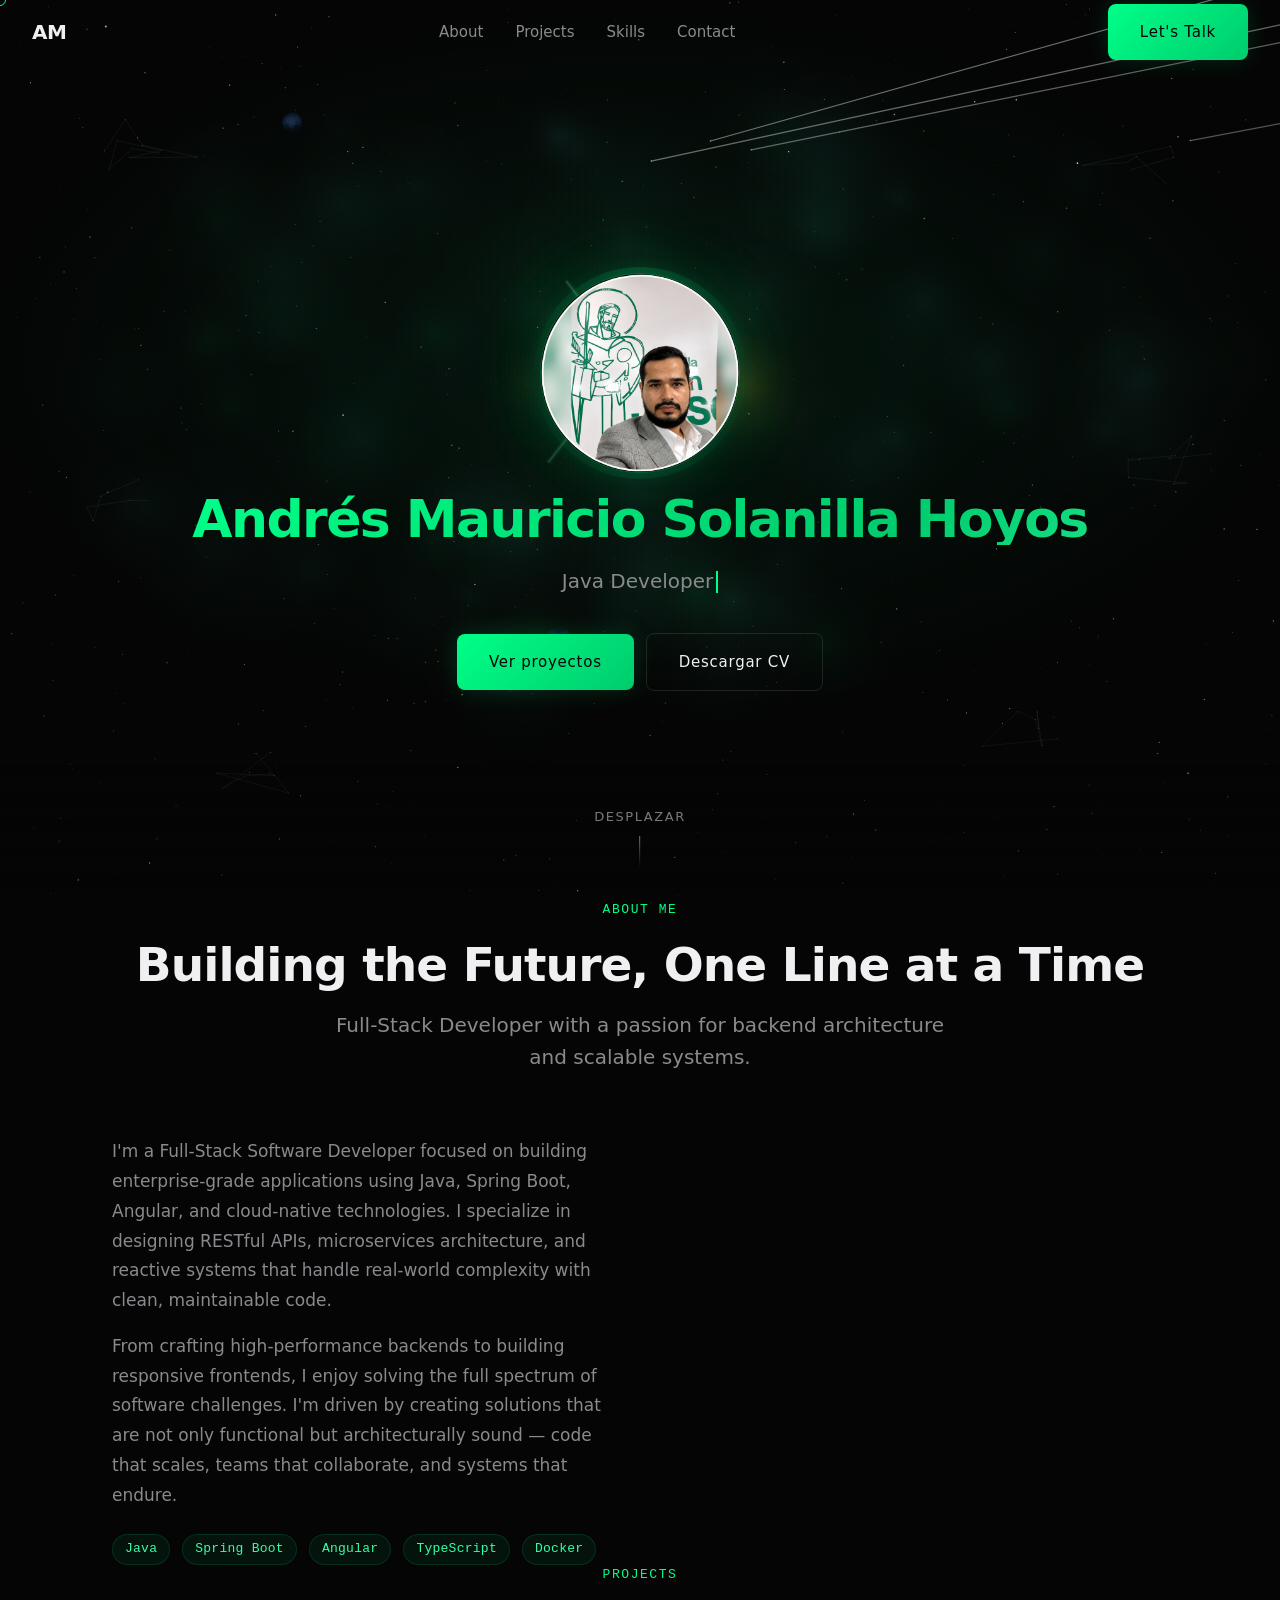
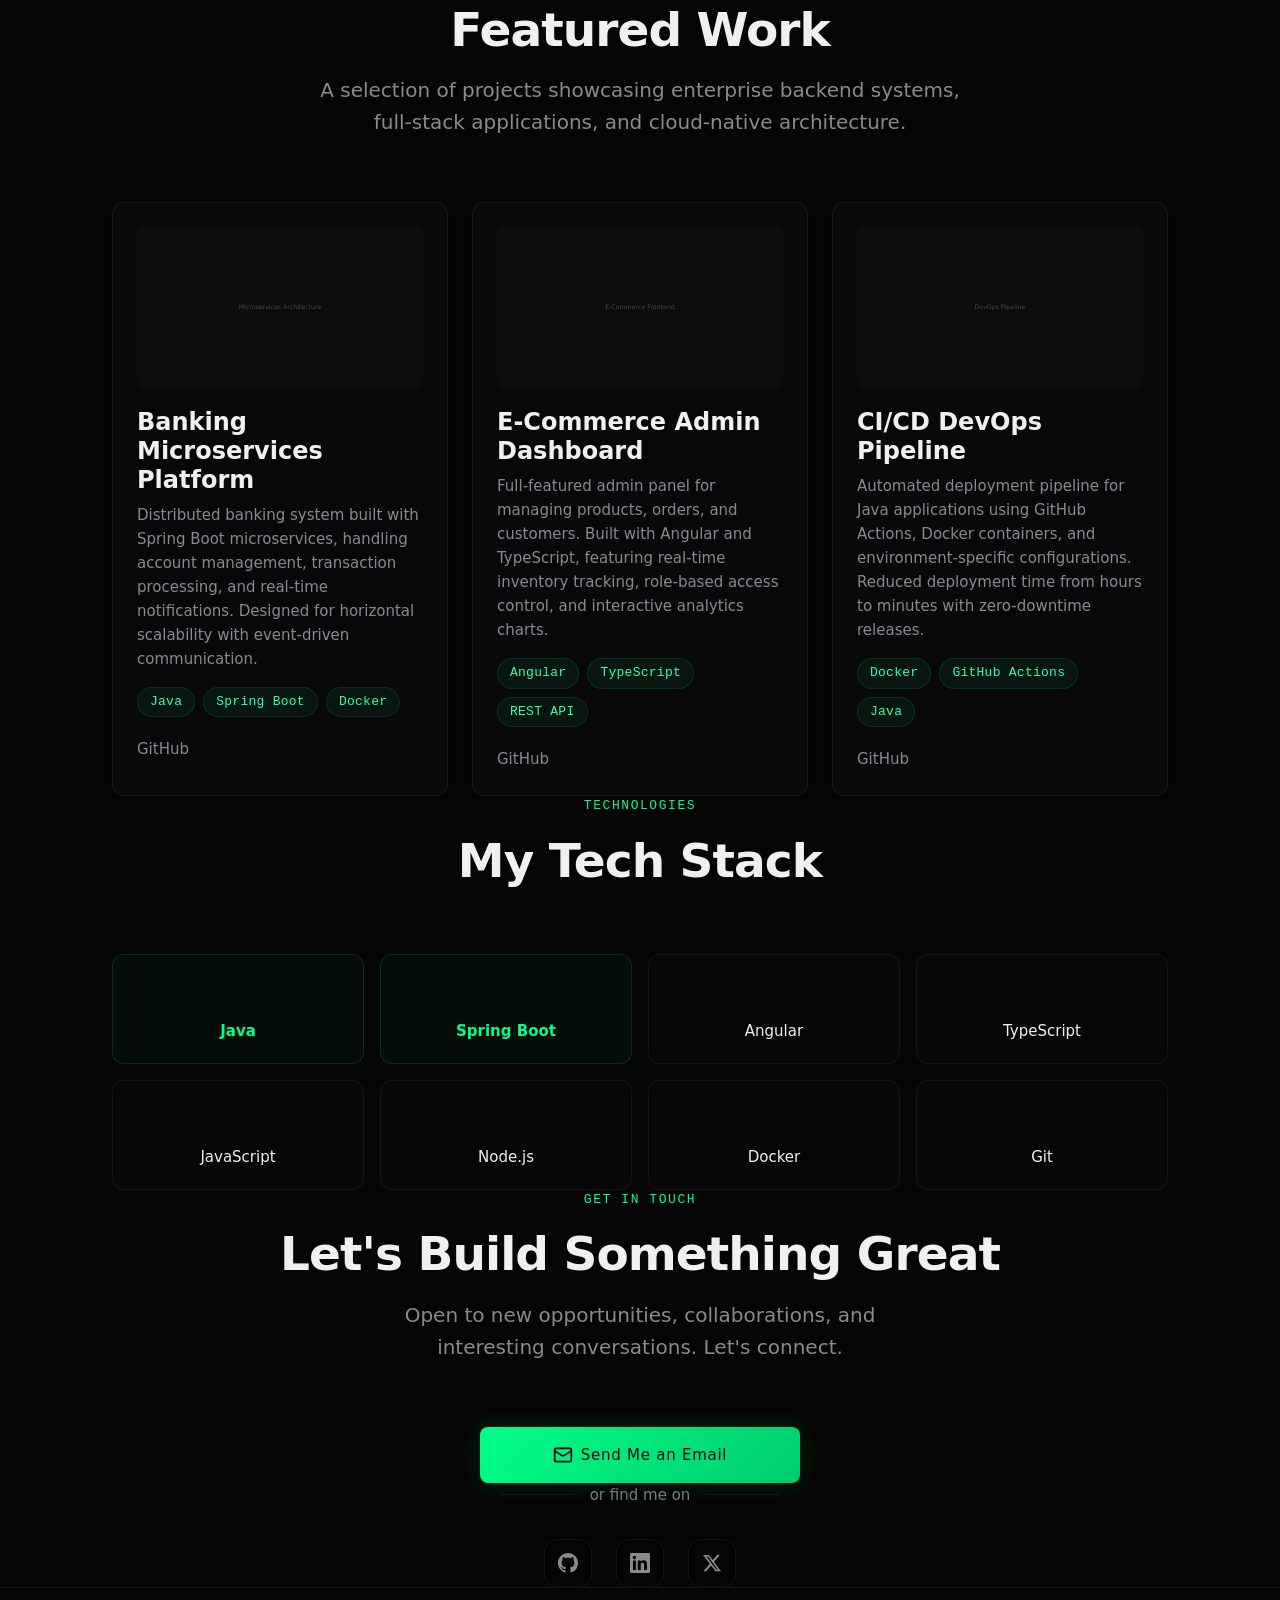
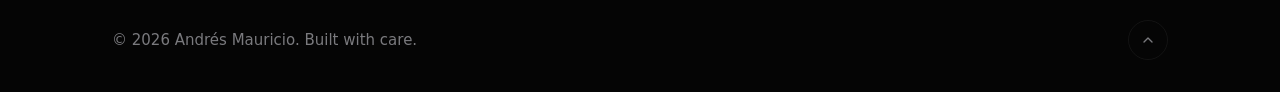
==== index.html @ 12cb938f "chore: checkpoint current portfolio" ====
<!DOCTYPE html>
<html lang="en">
<head>
  <meta charset="UTF-8">
  <meta name="viewport" content="width=device-width, initial-scale=1.0">
  <title>Andrés Mauricio — Software Engineer | Java, Spring Boot, Angular</title>
  <meta name="description" content="Full-Stack Software Developer specializing in Java, Spring Boot, Angular, and cloud-native architecture. Building enterprise-grade applications with clean code and scalable design.">
  <meta name="author" content="Andrés Mauricio">
  <link rel="canonical" href="https://andres.dev/">

  <!-- Open Graph -->
  <meta property="og:type" content="website">
  <meta property="og:title" content="Andrés Mauricio — Software Engineer">
  <meta property="og:description" content="Full-Stack Software Developer specializing in Java, Spring Boot, Angular, and cloud-native architecture. Building enterprise-grade applications with clean code and scalable design.">
  <meta property="og:image" content="https://andres.dev/assets/images/og-image.svg">
  <meta property="og:image:width" content="1200">
  <meta property="og:image:height" content="630">
  <meta property="og:image:type" content="image/svg+xml">
  <meta property="og:url" content="https://andres.dev/">
  <meta property="og:site_name" content="Andrés Mauricio">
  <meta property="og:locale" content="en_US">

  <!-- Twitter Card -->
  <meta name="twitter:card" content="summary_large_image">
  <meta name="twitter:site" content="@andressolanilla">
  <meta name="twitter:creator" content="@andressolanilla">
  <meta name="twitter:title" content="Andrés Mauricio — Software Engineer">
  <meta name="twitter:description" content="Full-Stack Software Developer specializing in Java, Spring Boot, Angular, and cloud-native architecture. Building enterprise-grade applications with clean code and scalable design.">
  <meta name="twitter:image" content="https://andres.dev/assets/images/og-image.svg">

  <!-- Favicon -->
  <link rel="icon" type="image/svg+xml" href="favicon.svg">
  <link rel="icon" type="image/png" sizes="32x32" href="assets/images/favicon/favicon-32x32.png">
  <link rel="icon" type="image/png" sizes="16x16" href="assets/images/favicon/favicon-16x16.png">
  <link rel="apple-touch-icon" sizes="180x180" href="assets/images/favicon/apple-touch-icon.png">

  <!-- Theme Color -->
  <meta name="theme-color" content="#050505">
  <meta name="robots" content="index, follow">
  <meta name="color-scheme" content="dark">

  <!-- Preload critical CSS -->
  <link rel="preload" href="css/main.css" as="style">

  <!-- Styles -->
  <link rel="stylesheet" href="css/main.css">

  <!-- Noscript fallback -->
  <noscript><style>.reveal{opacity:1!important;transform:none!important}</style></noscript>

  <!-- Structured Data -->
  <script type="application/ld+json">
  {
    "@context": "https://schema.org",
    "@type": "Person",
    "name": "Andrés Mauricio Solanilla Hoyos",
    "url": "https://andres.dev",
    "jobTitle": "Software Engineer",
    "description": "Full-Stack Software Developer specializing in Java, Spring Boot, Angular, and cloud-native architecture.",
    "knowsAbout": [
      "Java", "Spring Boot", "Angular", "JavaScript", "TypeScript",
      "React", "Node.js", "Docker", "Git", "REST APIs",
      "Microservices", "Cloud Architecture", "SQL", "NoSQL"
    ],
    "sameAs": [
      "https://github.com/andressolanilla07",
      "https://linkedin.com/in/andressolanilla",
      "https://x.com/andressolanilla"
    ]
  }
  </script>
</head>
<body>

  <!-- Scroll Progress -->
  <div class="scroll-progress" aria-hidden="true"></div>

  <!-- Universe fade overlay — smooth transition from canvas to page background -->
  <div class="universe-fade" aria-hidden="true"></div>

  <!-- Skip Link -->
  <a href="#main" class="skip-link">Skip to content</a>

  <!-- Navbar -->
  <header class="navbar">
    <div class="navbar__inner">
      <a href="#" class="navbar__logo" aria-label="Andrés Mauricio - Home">AM</a>

      <nav class="navbar__links" aria-label="Main navigation">
        <a href="#about" class="navbar__link">About</a>
        <a href="#projects" class="navbar__link">Projects</a>
        <a href="#skills" class="navbar__link">Skills</a>
        <a href="#contact" class="navbar__link">Contact</a>
      </nav>

      <a href="#contact" class="btn btn--primary navbar__cta">Let's Talk</a>

      <button class="hamburger" aria-label="Toggle menu" aria-expanded="false">
        <span class="hamburger__line"></span>
        <span class="hamburger__line"></span>
        <span class="hamburger__line"></span>
      </button>
    </div>
  </header>

  <!-- Mobile Menu -->
  <div class="mobile-menu" role="dialog" aria-modal="true" aria-label="Mobile navigation">
    <button class="mobile-menu__close" aria-label="Close navigation menu">&times;</button>
    <a href="#about" class="mobile-menu__link">About</a>
    <a href="#projects" class="mobile-menu__link">Projects</a>
    <a href="#skills" class="mobile-menu__link">Skills</a>
    <a href="#contact" class="mobile-menu__link">Contact</a>
  </div>

  <!-- Main Content -->
  <main id="main">

    <!-- Hero Section -->
    <section class="hero" id="hero" aria-label="Introduction">
      <div class="hero__nebula" aria-hidden="true"></div>
      <div class="hero__gradient" aria-hidden="true"></div>

      <div class="hero__content">
        <div class="hero__avatar-wrapper">
          <div class="hero__rays" aria-hidden="true"></div>
          <div class="hero__corona" aria-hidden="true"></div>
          <div class="hero__avatar">
            <img class="hero__avatar-img" src="assets/images/profile.png" alt="Andrés Mauricio Solanilla — Software Developer" width="162" height="162" fetchpriority="high">
          </div>
        </div>

        <h1 class="hero__name text-gradient">Andrés Mauricio Solanilla Hoyos</h1>

        <p class="hero__role">
          <span class="hero__role-cursor" aria-hidden="true"></span>
        </p>

        <div class="hero__cta">
          <a href="#projects" class="btn btn--primary">Ver proyectos</a>
          <a href="#contact" class="btn btn--secondary">Descargar CV</a>
        </div>
      </div>

      <div class="hero__scroll hero__scroll--visible" aria-hidden="true">
        <span>DESPLAZAR</span>
        <div class="hero__scroll-line"></div>
      </div>
    </section>

    <!-- About Section -->
    <section class="section" id="about" aria-labelledby="about-title">
      <div class="container">
        <header class="section__header reveal">
          <span class="section__label">About Me</span>
          <h2 class="section__title" id="about-title">Building the Future, One Line at a Time</h2>
          <p class="section__description">
            Full-Stack Developer with a passion for backend architecture and scalable systems.
          </p>
        </header>

        <div class="about__grid">
          <div class="about__text reveal">
            <p>
              I'm a Full-Stack Software Developer focused on building enterprise-grade
              applications using Java, Spring Boot, Angular, and cloud-native technologies.
              I specialize in designing RESTful APIs, microservices architecture, and
              reactive systems that handle real-world complexity with clean, maintainable code.
            </p>

            <p>
              From crafting high-performance backends to building responsive frontends,
              I enjoy solving the full spectrum of software challenges. I'm driven by
              creating solutions that are not only functional but architecturally sound —
              code that scales, teams that collaborate, and systems that endure.
            </p>
            <div class="about__tech" role="list">
              <span class="badge" role="listitem">Java</span>
              <span class="badge" role="listitem">Spring Boot</span>
              <span class="badge" role="listitem">Angular</span>
              <span class="badge" role="listitem">TypeScript</span>
              <span class="badge" role="listitem">Docker</span>
            </div>
          </div>
        </div>
      </div>
    </section>

    <!-- Projects Section -->
    <section class="section" id="projects" aria-labelledby="projects-title">
      <div class="container">
        <header class="section__header reveal">
          <span class="section__label">Projects</span>
          <h2 class="section__title" id="projects-title">Featured Work</h2>
          <p class="section__description">
            A selection of projects showcasing enterprise backend systems, full-stack applications, and cloud-native architecture.
          </p>
        </header>

        <div class="projects__grid">
          <!-- Project Card 1 -->
          <article class="card project-card reveal reveal-delay-1">
            <img class="project-card__image" src="data:image/svg+xml,%3Csvg xmlns='http://www.w3.org/2000/svg' width='640' height='360'%3E%3Crect fill='%230C0C0E' width='640' height='360'/%3E%3Ctext fill='%234A4A4E' font-family='system-ui' font-size='14' x='50%25' y='50%25' dominant-baseline='middle' text-anchor='middle'%3EMicroservices Architecture%3C/text%3E%3C/svg%3E" alt="Banking Microservices Platform — Spring Boot microservices architecture diagram" width="640" height="360" loading="lazy">
            <h3 class="project-card__title">Banking Microservices Platform</h3>
            <p class="project-card__description">
              Distributed banking system built with Spring Boot microservices, handling account management, transaction processing, and real-time notifications. Designed for horizontal scalability with event-driven communication.
            </p>
            <div class="project-card__tags">
              <span class="badge">Java</span>
              <span class="badge">Spring Boot</span>
              <span class="badge">Docker</span>
            </div>
            <div class="project-card__links">
              <a href="https://github.com/andressolanilla07" class="project-card__link" target="_blank" rel="noopener noreferrer" aria-label="View Banking Microservices Platform on GitHub">GitHub</a>
            </div>
          </article>

          <!-- Project Card 2 -->
          <article class="card project-card reveal reveal-delay-2">
            <img class="project-card__image" src="data:image/svg+xml,%3Csvg xmlns='http://www.w3.org/2000/svg' width='640' height='360'%3E%3Crect fill='%230C0C0E' width='640' height='360'/%3E%3Ctext fill='%234A4A4E' font-family='system-ui' font-size='14' x='50%25' y='50%25' dominant-baseline='middle' text-anchor='middle'%3EE-Commerce Frontend%3C/text%3E%3C/svg%3E" alt="E-Commerce Dashboard — Angular admin panel with product management" width="640" height="360" loading="lazy">
            <h3 class="project-card__title">E-Commerce Admin Dashboard</h3>
            <p class="project-card__description">
              Full-featured admin panel for managing products, orders, and customers. Built with Angular and TypeScript, featuring real-time inventory tracking, role-based access control, and interactive analytics charts.
            </p>
            <div class="project-card__tags">
              <span class="badge">Angular</span>
              <span class="badge">TypeScript</span>
              <span class="badge">REST API</span>
            </div>
            <div class="project-card__links">
              <a href="https://github.com/andressolanilla07" class="project-card__link" target="_blank" rel="noopener noreferrer" aria-label="View E-Commerce Dashboard on GitHub">GitHub</a>
            </div>
          </article>

          <!-- Project Card 3 -->
          <article class="card project-card reveal reveal-delay-3">
            <img class="project-card__image" src="data:image/svg+xml,%3Csvg xmlns='http://www.w3.org/2000/svg' width='640' height='360'%3E%3Crect fill='%230C0C0E' width='640' height='360'/%3E%3Ctext fill='%234A4A4E' font-family='system-ui' font-size='14' x='50%25' y='50%25' dominant-baseline='middle' text-anchor='middle'%3EDevOps Pipeline%3C/text%3E%3C/svg%3E" alt="CI/CD DevOps Pipeline — automated deployment workflow visualization" width="640" height="360" loading="lazy">
            <h3 class="project-card__title">CI/CD DevOps Pipeline</h3>
            <p class="project-card__description">
              Automated deployment pipeline for Java applications using GitHub Actions, Docker containers, and environment-specific configurations. Reduced deployment time from hours to minutes with zero-downtime releases.
            </p>
            <div class="project-card__tags">
              <span class="badge">Docker</span>
              <span class="badge">GitHub Actions</span>
              <span class="badge">Java</span>
            </div>
            <div class="project-card__links">
              <a href="https://github.com/andressolanilla07" class="project-card__link" target="_blank" rel="noopener noreferrer" aria-label="View CI/CD DevOps Pipeline on GitHub">GitHub</a>
            </div>
          </article>
        </div>
      </div>
    </section>

    <!-- Skills Section -->
    <section class="section" id="skills" aria-labelledby="skills-title">
      <div class="container">
        <header class="section__header reveal">
          <span class="section__label">Technologies</span>
          <h2 class="section__title" id="skills-title">My Tech Stack</h2>
        </header>

        <div class="skills__grid" role="list">
          <div class="skill-item skill-item--featured reveal reveal-delay-1" role="listitem">
            <div class="skill-item__icon" aria-hidden="true"></div>
            <span class="skill-item__name">Java</span>
          </div>
          <div class="skill-item skill-item--featured reveal reveal-delay-1" role="listitem">
            <div class="skill-item__icon" aria-hidden="true"></div>
            <span class="skill-item__name">Spring Boot</span>
          </div>
          <div class="skill-item reveal reveal-delay-2" role="listitem">
            <div class="skill-item__icon" aria-hidden="true"></div>
            <span class="skill-item__name">Angular</span>
          </div>
          <div class="skill-item reveal reveal-delay-2" role="listitem">
            <div class="skill-item__icon" aria-hidden="true"></div>
            <span class="skill-item__name">TypeScript</span>
          </div>
          <div class="skill-item reveal reveal-delay-3" role="listitem">
            <div class="skill-item__icon" aria-hidden="true"></div>
            <span class="skill-item__name">JavaScript</span>
          </div>
          <div class="skill-item reveal reveal-delay-3" role="listitem">
            <div class="skill-item__icon" aria-hidden="true"></div>
            <span class="skill-item__name">Node.js</span>
          </div>
          <div class="skill-item reveal reveal-delay-4" role="listitem">
            <div class="skill-item__icon" aria-hidden="true"></div>
            <span class="skill-item__name">Docker</span>
          </div>
          <div class="skill-item reveal reveal-delay-4" role="listitem">
            <div class="skill-item__icon" aria-hidden="true"></div>
            <span class="skill-item__name">Git</span>
          </div>
        </div>
      </div>
    </section>

    <!-- Contact Section -->
    <section class="section contact" id="contact" aria-labelledby="contact-title">
      <div class="container">
        <header class="section__header reveal">
          <span class="section__label">Get in Touch</span>
          <h2 class="contact__title" id="contact-title">Let's Build Something Great</h2>
          <p class="contact__description">
            Open to new opportunities, collaborations, and interesting conversations. Let's connect.
          </p>
        </header>

        <div class="reveal">
          <a href="mailto:hello@andres.dev" class="btn btn--primary btn--full">
            <svg width="20" height="20" viewBox="0 0 24 24" fill="none" stroke="currentColor" stroke-width="2" stroke-linecap="round" stroke-linejoin="round" aria-hidden="true">
              <rect x="2" y="4" width="20" height="16" rx="2"/>
              <path d="m22 7-8.97 5.7a1.94 1.94 0 0 1-2.06 0L2 7"/>
            </svg>
            Send Me an Email
          </a>
        </div>

        <div class="divider reveal" aria-hidden="true">
          <div class="divider__line"></div>
          <span class="divider__text">or find me on</span>
          <div class="divider__line"></div>
        </div>

        <div class="contact__social reveal">
          <a href="https://github.com/andressolanilla07" class="contact__social-link" target="_blank" rel="noopener noreferrer" aria-label="GitHub Profile">
            <svg viewBox="0 0 24 24" fill="currentColor" aria-hidden="true">
              <path d="M12 0C5.37 0 0 5.37 0 12c0 5.31 3.435 9.795 8.205 11.385.6.105.825-.255.825-.57 0-.285-.015-1.23-.015-2.235-3.015.555-3.795-.735-4.035-1.41-.135-.345-.72-1.41-1.23-1.695-.42-.225-1.02-.78-.015-.795.945-.015 1.62.87 1.845 1.23 1.08 1.815 2.805 1.305 3.495.99.105-.78.42-1.305.765-1.605-2.67-.3-5.46-1.335-5.46-5.925 0-1.305.465-2.385 1.23-3.225-.12-.3-.54-1.53.12-3.18 0 0 1.005-.315 3.3 1.23.96-.27 1.98-.405 3-.405s2.04.135 3 .405c2.295-1.56 3.3-1.23 3.3-1.23.66 1.65.24 2.88.12 3.18.765.84 1.23 1.905 1.23 3.225 0 4.605-2.805 5.625-5.475 5.925.435.375.81 1.095.81 2.22 0 1.605-.015 2.895-.015 3.3 0 .315.225.69.825.57A12.02 12.02 0 0 0 24 12c0-6.63-5.37-12-12-12z"/>
            </svg>
          </a>
          <a href="https://linkedin.com/in/andressolanilla" class="contact__social-link" target="_blank" rel="noopener noreferrer" aria-label="LinkedIn Profile">
            <svg viewBox="0 0 24 24" fill="currentColor" aria-hidden="true">
              <path d="M20.447 20.452h-3.554v-5.569c0-1.328-.027-3.037-1.852-3.037-1.853 0-2.136 1.445-2.136 2.939v5.667H9.351V9h3.414v1.561h.046c.477-.9 1.637-1.85 3.37-1.85 3.601 0 4.267 2.37 4.267 5.455v6.286zM5.337 7.433a2.062 2.062 0 0 1-2.063-2.065 2.064 2.064 0 1 1 2.063 2.065zm1.782 13.019H3.555V9h3.564v11.452zM22.225 0H1.771C.792 0 0 .774 0 1.729v20.542C0 23.227.792 24 1.771 24h20.451C23.2 24 24 23.227 24 22.271V1.729C24 .774 23.2 0 22.222 0h.003z"/>
            </svg>
          </a>
          <a href="https://x.com/andressolanilla" class="contact__social-link" target="_blank" rel="noopener noreferrer" aria-label="X (Twitter) Profile">
            <svg viewBox="0 0 24 24" fill="currentColor" aria-hidden="true">
              <path d="M18.244 2.25h3.308l-7.227 8.26 8.502 11.24H16.17l-5.214-6.817L4.99 21.75H1.68l7.73-8.835L1.254 2.25H8.08l4.713 6.231zm-1.161 17.52h1.833L7.084 4.126H5.117z"/>
            </svg>
          </a>
        </div>
      </div>
    </section>

  </main>

  <!-- Footer -->
  <footer class="footer">
    <div class="footer__inner container">
      <p class="footer__text">&copy; 2026 Andrés Mauricio. Built with care.</p>
      <a href="#hero" class="footer__back-to-top" aria-label="Back to top">
        <svg viewBox="0 0 24 24" fill="none" stroke="currentColor" stroke-width="2" stroke-linecap="round" stroke-linejoin="round" aria-hidden="true">
          <polyline points="18 15 12 9 6 15"/>
        </svg>
      </a>
    </div>
  </footer>

  <!-- Typewriter announcements (screen readers only) -->
  <div class="sr-only" aria-live="polite" aria-atomic="true" id="typewriter-announce"></div>

  <!-- Custom Cursor (desktop) -->
  <div class="custom-cursor" aria-hidden="true"></div>

  <!-- Main application (ES modules) -->
  <script type="module" src="js/main.js"></script>

</body>
</html>
---- css/main.css ----
/* ==========================================================================
   Main CSS — Entry Point
   Imports all stylesheets in the correct order.
   ========================================================================== */

@import url('variables.css');
@import url('reset.css');
@import url('base.css');
@import url('layout.css');
@import url('components.css');
@import url('hero.css');
@import url('sections.css');
@import url('animations.css');
@import url('responsive.css');
---- css/main.css ----
/* ==========================================================================
   Main CSS — Entry Point
   Imports all stylesheets in the correct order.
   ========================================================================== */

@import url('variables.css');
@import url('reset.css');
@import url('base.css');
@import url('layout.css');
@import url('components.css');
@import url('hero.css');
@import url('sections.css');
@import url('animations.css');
@import url('responsive.css');
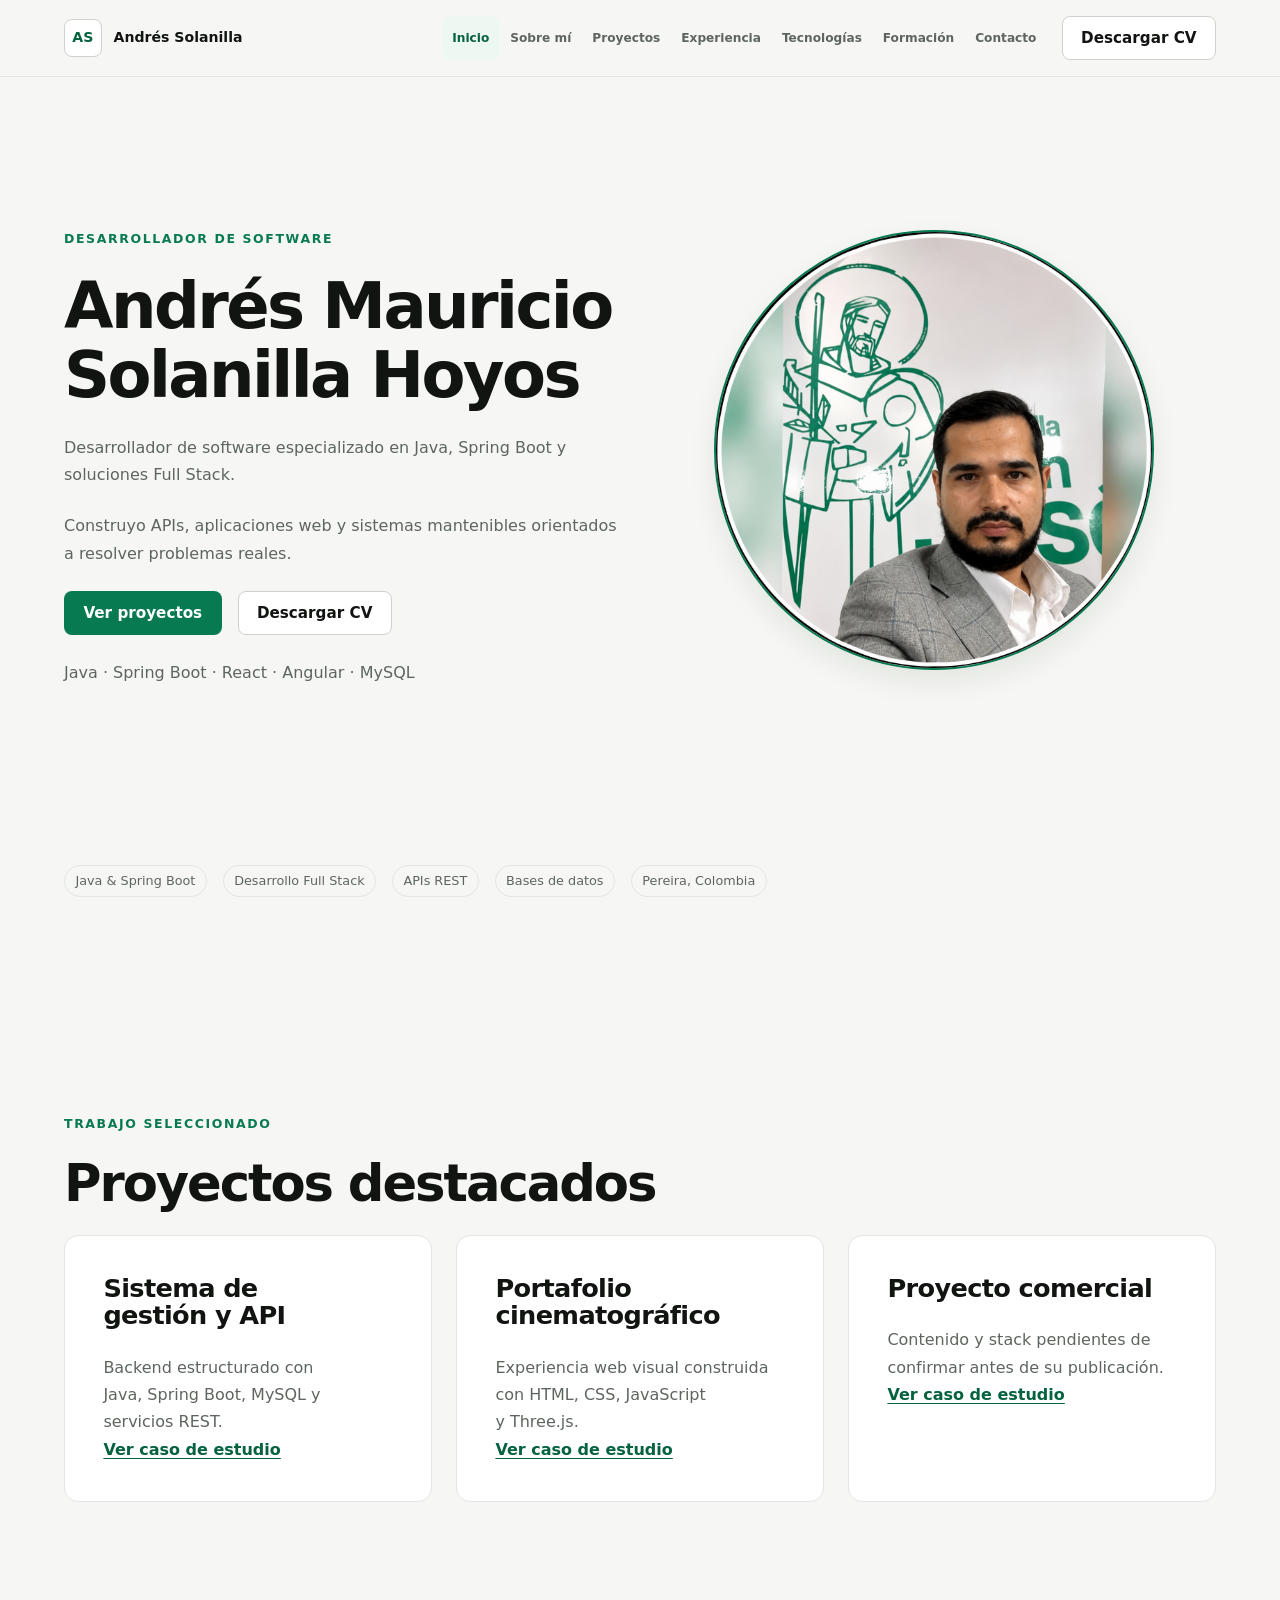
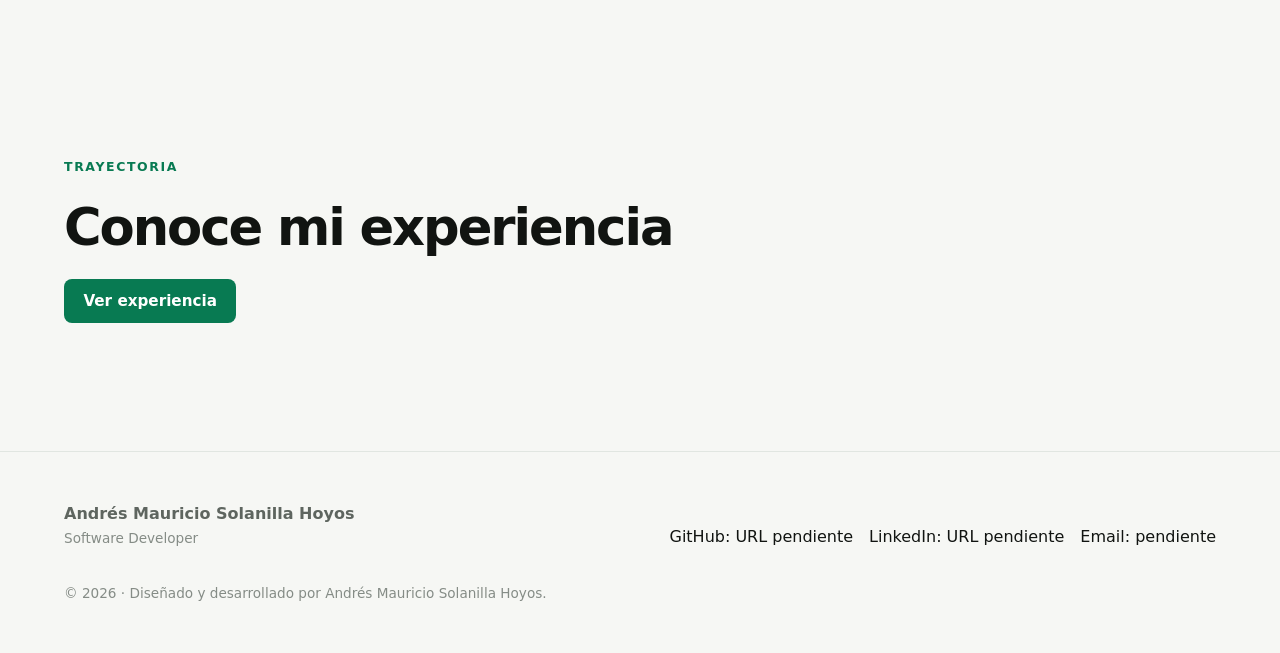
==== commit 62794882: "feat: create minimal multi-page portfolio" ====
--- a/index.html
+++ b/index.html
@@ -1,370 +1,94 @@
-<!DOCTYPE html>
-<html lang="en">
+<!doctype html>
+<html lang="es">
 <head>
-  <meta charset="UTF-8">
-  <meta name="viewport" content="width=device-width, initial-scale=1.0">
-  <title>Andrés Mauricio — Software Engineer | Java, Spring Boot, Angular</title>
-  <meta name="description" content="Full-Stack Software Developer specializing in Java, Spring Boot, Angular, and cloud-native architecture. Building enterprise-grade applications with clean code and scalable design.">
-  <meta name="author" content="Andrés Mauricio">
-  <link rel="canonical" href="https://andres.dev/">
-
-  <!-- Open Graph -->
+  <meta charset="utf-8">
+  <meta name="viewport" content="width=device-width, initial-scale=1">
+  <title>Andrés Mauricio Solanilla Hoyos | Java &amp; Software Developer</title>
+  <meta name="description" content="Portafolio de Andrés Mauricio Solanilla Hoyos, desarrollador de software especializado en Java, Spring Boot, APIs REST y soluciones Full Stack.">
+  <meta name="theme-color" content="#f6f7f4">
+  <!-- TODO: Replace example.com with the final production URL. -->
+  <link rel="canonical" href="https://example.com/">
+  <link rel="icon" href="assets/icons/favicon.svg" type="image/svg+xml">
+  <link rel="stylesheet" href="css/main.css">
   <meta property="og:type" content="website">
-  <meta property="og:title" content="Andrés Mauricio — Software Engineer">
-  <meta property="og:description" content="Full-Stack Software Developer specializing in Java, Spring Boot, Angular, and cloud-native architecture. Building enterprise-grade applications with clean code and scalable design.">
-  <meta property="og:image" content="https://andres.dev/assets/images/og-image.svg">
-  <meta property="og:image:width" content="1200">
-  <meta property="og:image:height" content="630">
-  <meta property="og:image:type" content="image/svg+xml">
-  <meta property="og:url" content="https://andres.dev/">
-  <meta property="og:site_name" content="Andrés Mauricio">
-  <meta property="og:locale" content="en_US">
-
-  <!-- Twitter Card -->
-  <meta name="twitter:card" content="summary_large_image">
-  <meta name="twitter:site" content="@andressolanilla">
-  <meta name="twitter:creator" content="@andressolanilla">
-  <meta name="twitter:title" content="Andrés Mauricio — Software Engineer">
-  <meta name="twitter:description" content="Full-Stack Software Developer specializing in Java, Spring Boot, Angular, and cloud-native architecture. Building enterprise-grade applications with clean code and scalable design.">
-  <meta name="twitter:image" content="https://andres.dev/assets/images/og-image.svg">
-
-  <!-- Favicon -->
-  <link rel="icon" type="image/svg+xml" href="favicon.svg">
-  <link rel="icon" type="image/png" sizes="32x32" href="assets/images/favicon/favicon-32x32.png">
-  <link rel="icon" type="image/png" sizes="16x16" href="assets/images/favicon/favicon-16x16.png">
-  <link rel="apple-touch-icon" sizes="180x180" href="assets/images/favicon/apple-touch-icon.png">
-
-  <!-- Theme Color -->
-  <meta name="theme-color" content="#050505">
-  <meta name="robots" content="index, follow">
-  <meta name="color-scheme" content="dark">
-
-  <!-- Preload critical CSS -->
-  <link rel="preload" href="css/main.css" as="style">
-
-  <!-- Styles -->
-  <link rel="stylesheet" href="css/main.css">
-
-  <!-- Noscript fallback -->
-  <noscript><style>.reveal{opacity:1!important;transform:none!important}</style></noscript>
-
-  <!-- Structured Data -->
+  <meta property="og:locale" content="es_CO">
+  <meta property="og:title" content="Andrés Mauricio Solanilla Hoyos | Java &amp; Software Developer">
+  <meta property="og:description" content="Desarrollo de APIs, aplicaciones web y soluciones mantenibles con Java, Spring Boot y tecnologías Full Stack.">
+  <meta property="og:url" content="https://example.com/">
+  <meta property="og:image" content="https://example.com/assets/images/og-image.webp">
   <script type="application/ld+json">
-  {
-    "@context": "https://schema.org",
-    "@type": "Person",
-    "name": "Andrés Mauricio Solanilla Hoyos",
-    "url": "https://andres.dev",
-    "jobTitle": "Software Engineer",
-    "description": "Full-Stack Software Developer specializing in Java, Spring Boot, Angular, and cloud-native architecture.",
-    "knowsAbout": [
-      "Java", "Spring Boot", "Angular", "JavaScript", "TypeScript",
-      "React", "Node.js", "Docker", "Git", "REST APIs",
-      "Microservices", "Cloud Architecture", "SQL", "NoSQL"
-    ],
-    "sameAs": [
-      "https://github.com/andressolanilla07",
-      "https://linkedin.com/in/andressolanilla",
-      "https://x.com/andressolanilla"
-    ]
-  }
+  {"@context":"https://schema.org","@graph":[{"@type":"Person","name":"Andrés Mauricio Solanilla Hoyos","jobTitle":"Software Developer","address":{"@type":"PostalAddress","addressLocality":"Pereira","addressCountry":"CO"},"knowsAbout":["Java","Spring Boot","REST APIs","Full Stack Development"]},{"@type":"WebSite","name":"Portafolio de Andrés Solanilla","url":"https://example.com/"}]}
   </script>
 </head>
 <body>
-
-  <!-- Scroll Progress -->
-  <div class="scroll-progress" aria-hidden="true"></div>
-
-  <!-- Universe fade overlay — smooth transition from canvas to page background -->
-  <div class="universe-fade" aria-hidden="true"></div>
-
-  <!-- Skip Link -->
-  <a href="#main" class="skip-link">Skip to content</a>
-
-  <!-- Navbar -->
-  <header class="navbar">
-    <div class="navbar__inner">
-      <a href="#" class="navbar__logo" aria-label="Andrés Mauricio - Home">AM</a>
-
-      <nav class="navbar__links" aria-label="Main navigation">
-        <a href="#about" class="navbar__link">About</a>
-        <a href="#projects" class="navbar__link">Projects</a>
-        <a href="#skills" class="navbar__link">Skills</a>
-        <a href="#contact" class="navbar__link">Contact</a>
+  <a class="skip-link" href="#main-content">Saltar al contenido principal</a>
+  <header class="site-header">
+    <div class="site-header__inner container">
+      <a class="brand" href="index.html" aria-label="Andrés Solanilla, inicio">
+        <span class="brand__mark" aria-hidden="true">AS</span><span class="brand__name">Andrés Solanilla</span>
+      </a>
+      <button class="nav-toggle" type="button" aria-expanded="false" aria-controls="site-navigation"><span>Menú</span></button>
+      <nav class="site-nav" id="site-navigation" aria-label="Navegación principal">
+        <ul class="site-nav__list">
+          <li><a class="site-nav__link" href="index.html" aria-current="page">Inicio</a></li>
+          <li><a class="site-nav__link" href="about.html">Sobre mí</a></li>
+          <li><a class="site-nav__link" href="projects.html">Proyectos</a></li>
+          <li><a class="site-nav__link" href="experience.html">Experiencia</a></li>
+          <li><a class="site-nav__link" href="skills.html">Tecnologías</a></li>
+          <li><a class="site-nav__link" href="education.html">Formación</a></li>
+          <li><a class="site-nav__link" href="contact.html">Contacto</a></li>
+        </ul>
+        <a class="button button--secondary site-nav__cta" href="assets/documents/cv-andres-solanilla.pdf" download>Descargar CV</a>
       </nav>
-
-      <a href="#contact" class="btn btn--primary navbar__cta">Let's Talk</a>
-
-      <button class="hamburger" aria-label="Toggle menu" aria-expanded="false">
-        <span class="hamburger__line"></span>
-        <span class="hamburger__line"></span>
-        <span class="hamburger__line"></span>
-      </button>
     </div>
   </header>
-
-  <!-- Mobile Menu -->
-  <div class="mobile-menu" role="dialog" aria-modal="true" aria-label="Mobile navigation">
-    <button class="mobile-menu__close" aria-label="Close navigation menu">&times;</button>
-    <a href="#about" class="mobile-menu__link">About</a>
-    <a href="#projects" class="mobile-menu__link">Projects</a>
-    <a href="#skills" class="mobile-menu__link">Skills</a>
-    <a href="#contact" class="mobile-menu__link">Contact</a>
-  </div>
-
-  <!-- Main Content -->
-  <main id="main">
-
-    <!-- Hero Section -->
-    <section class="hero" id="hero" aria-label="Introduction">
-      <div class="hero__nebula" aria-hidden="true"></div>
-      <div class="hero__gradient" aria-hidden="true"></div>
-
-      <div class="hero__content">
-        <div class="hero__avatar-wrapper">
-          <div class="hero__rays" aria-hidden="true"></div>
-          <div class="hero__corona" aria-hidden="true"></div>
-          <div class="hero__avatar">
-            <img class="hero__avatar-img" src="assets/images/profile.png" alt="Andrés Mauricio Solanilla — Software Developer" width="162" height="162" fetchpriority="high">
+  <main class="page-main" id="main-content">
+    <section class="hero section--compact" aria-labelledby="hero-title">
+      <div class="container grid grid--two">
+        <div class="hero__content flow">
+          <p class="eyebrow">Desarrollador de software</p>
+          <h1 id="hero-title">Andrés Mauricio Solanilla Hoyos</h1>
+          <p>Desarrollador de software especializado en Java, Spring Boot y soluciones Full Stack.</p>
+          <p>Construyo APIs, aplicaciones web y sistemas mantenibles orientados a resolver problemas reales.</p>
+          <div class="cluster">
+            <a class="button button--primary" href="projects.html">Ver proyectos</a>
+            <a class="button button--secondary" href="assets/documents/cv-andres-solanilla.pdf" download>Descargar CV</a>
           </div>
+          <p>Java · Spring Boot · React · Angular · MySQL</p>
         </div>
-
-        <h1 class="hero__name text-gradient">Andrés Mauricio Solanilla Hoyos</h1>
-
-        <p class="hero__role">
-          <span class="hero__role-cursor" aria-hidden="true"></span>
-        </p>
-
-        <div class="hero__cta">
-          <a href="#projects" class="btn btn--primary">Ver proyectos</a>
-          <a href="#contact" class="btn btn--secondary">Descargar CV</a>
-        </div>
-      </div>
-
-      <div class="hero__scroll hero__scroll--visible" aria-hidden="true">
-        <span>DESPLAZAR</span>
-        <div class="hero__scroll-line"></div>
+        <figure class="hero__media profile-frame">
+          <img class="profile-image" src="assets/images/profile.png" width="1254" height="1254" alt="Retrato profesional de Andrés Mauricio Solanilla Hoyos" fetchpriority="high" decoding="async">
+        </figure>
       </div>
     </section>
-
-    <!-- About Section -->
-    <section class="section" id="about" aria-labelledby="about-title">
+    <section class="section--compact" aria-label="Enfoque profesional">
       <div class="container">
-        <header class="section__header reveal">
-          <span class="section__label">About Me</span>
-          <h2 class="section__title" id="about-title">Building the Future, One Line at a Time</h2>
-          <p class="section__description">
-            Full-Stack Developer with a passion for backend architecture and scalable systems.
-          </p>
-        </header>
-
-        <div class="about__grid">
-          <div class="about__text reveal">
-            <p>
-              I'm a Full-Stack Software Developer focused on building enterprise-grade
-              applications using Java, Spring Boot, Angular, and cloud-native technologies.
-              I specialize in designing RESTful APIs, microservices architecture, and
-              reactive systems that handle real-world complexity with clean, maintainable code.
-            </p>
-
-            <p>
-              From crafting high-performance backends to building responsive frontends,
-              I enjoy solving the full spectrum of software challenges. I'm driven by
-              creating solutions that are not only functional but architecturally sound —
-              code that scales, teams that collaborate, and systems that endure.
-            </p>
-            <div class="about__tech" role="list">
-              <span class="badge" role="listitem">Java</span>
-              <span class="badge" role="listitem">Spring Boot</span>
-              <span class="badge" role="listitem">Angular</span>
-              <span class="badge" role="listitem">TypeScript</span>
-              <span class="badge" role="listitem">Docker</span>
-            </div>
-          </div>
+        <ul class="tag-list">
+          <li class="tag">Java &amp; Spring Boot</li><li class="tag">Desarrollo Full Stack</li><li class="tag">APIs REST</li><li class="tag">Bases de datos</li><li class="tag">Pereira, Colombia</li>
+        </ul>
+      </div>
+    </section>
+    <section class="section" aria-labelledby="featured-projects-title">
+      <div class="container flow">
+        <p class="eyebrow">Trabajo seleccionado</p>
+        <h2 id="featured-projects-title">Proyectos destacados</h2>
+        <div class="grid grid--three">
+          <article class="card flow"><h3>Sistema de gestión y API</h3><p>Backend estructurado con Java, Spring Boot, MySQL y servicios REST.</p><a class="text-link" href="projects.html#gestion-api">Ver caso de estudio</a></article>
+          <article class="card flow"><h3>Portafolio cinematográfico</h3><p>Experiencia web visual construida con HTML, CSS, JavaScript y Three.js.</p><a class="text-link" href="projects.html#portfolio-cinematico">Ver caso de estudio</a></article>
+          <article class="card flow"><h3>Proyecto comercial</h3><p>Contenido y stack pendientes de confirmar antes de su publicación.</p><a class="text-link" href="projects.html#proyecto-comercial">Ver caso de estudio</a></article>
         </div>
       </div>
     </section>
-
-    <!-- Projects Section -->
-    <section class="section" id="projects" aria-labelledby="projects-title">
-      <div class="container">
-        <header class="section__header reveal">
-          <span class="section__label">Projects</span>
-          <h2 class="section__title" id="projects-title">Featured Work</h2>
-          <p class="section__description">
-            A selection of projects showcasing enterprise backend systems, full-stack applications, and cloud-native architecture.
-          </p>
-        </header>
-
-        <div class="projects__grid">
-          <!-- Project Card 1 -->
-          <article class="card project-card reveal reveal-delay-1">
-            <img class="project-card__image" src="data:image/svg+xml,%3Csvg xmlns='http://www.w3.org/2000/svg' width='640' height='360'%3E%3Crect fill='%230C0C0E' width='640' height='360'/%3E%3Ctext fill='%234A4A4E' font-family='system-ui' font-size='14' x='50%25' y='50%25' dominant-baseline='middle' text-anchor='middle'%3EMicroservices Architecture%3C/text%3E%3C/svg%3E" alt="Banking Microservices Platform — Spring Boot microservices architecture diagram" width="640" height="360" loading="lazy">
-            <h3 class="project-card__title">Banking Microservices Platform</h3>
-            <p class="project-card__description">
-              Distributed banking system built with Spring Boot microservices, handling account management, transaction processing, and real-time notifications. Designed for horizontal scalability with event-driven communication.
-            </p>
-            <div class="project-card__tags">
-              <span class="badge">Java</span>
-              <span class="badge">Spring Boot</span>
-              <span class="badge">Docker</span>
-            </div>
-            <div class="project-card__links">
-              <a href="https://github.com/andressolanilla07" class="project-card__link" target="_blank" rel="noopener noreferrer" aria-label="View Banking Microservices Platform on GitHub">GitHub</a>
-            </div>
-          </article>
-
-          <!-- Project Card 2 -->
-          <article class="card project-card reveal reveal-delay-2">
-            <img class="project-card__image" src="data:image/svg+xml,%3Csvg xmlns='http://www.w3.org/2000/svg' width='640' height='360'%3E%3Crect fill='%230C0C0E' width='640' height='360'/%3E%3Ctext fill='%234A4A4E' font-family='system-ui' font-size='14' x='50%25' y='50%25' dominant-baseline='middle' text-anchor='middle'%3EE-Commerce Frontend%3C/text%3E%3C/svg%3E" alt="E-Commerce Dashboard — Angular admin panel with product management" width="640" height="360" loading="lazy">
-            <h3 class="project-card__title">E-Commerce Admin Dashboard</h3>
-            <p class="project-card__description">
-              Full-featured admin panel for managing products, orders, and customers. Built with Angular and TypeScript, featuring real-time inventory tracking, role-based access control, and interactive analytics charts.
-            </p>
-            <div class="project-card__tags">
-              <span class="badge">Angular</span>
-              <span class="badge">TypeScript</span>
-              <span class="badge">REST API</span>
-            </div>
-            <div class="project-card__links">
-              <a href="https://github.com/andressolanilla07" class="project-card__link" target="_blank" rel="noopener noreferrer" aria-label="View E-Commerce Dashboard on GitHub">GitHub</a>
-            </div>
-          </article>
-
-          <!-- Project Card 3 -->
-          <article class="card project-card reveal reveal-delay-3">
-            <img class="project-card__image" src="data:image/svg+xml,%3Csvg xmlns='http://www.w3.org/2000/svg' width='640' height='360'%3E%3Crect fill='%230C0C0E' width='640' height='360'/%3E%3Ctext fill='%234A4A4E' font-family='system-ui' font-size='14' x='50%25' y='50%25' dominant-baseline='middle' text-anchor='middle'%3EDevOps Pipeline%3C/text%3E%3C/svg%3E" alt="CI/CD DevOps Pipeline — automated deployment workflow visualization" width="640" height="360" loading="lazy">
-            <h3 class="project-card__title">CI/CD DevOps Pipeline</h3>
-            <p class="project-card__description">
-              Automated deployment pipeline for Java applications using GitHub Actions, Docker containers, and environment-specific configurations. Reduced deployment time from hours to minutes with zero-downtime releases.
-            </p>
-            <div class="project-card__tags">
-              <span class="badge">Docker</span>
-              <span class="badge">GitHub Actions</span>
-              <span class="badge">Java</span>
-            </div>
-            <div class="project-card__links">
-              <a href="https://github.com/andressolanilla07" class="project-card__link" target="_blank" rel="noopener noreferrer" aria-label="View CI/CD DevOps Pipeline on GitHub">GitHub</a>
-            </div>
-          </article>
-        </div>
-      </div>
+    <section class="section" aria-labelledby="experience-cta-title">
+      <div class="container flow"><p class="eyebrow">Trayectoria</p><h2 id="experience-cta-title">Conoce mi experiencia</h2><a class="button button--primary" href="experience.html">Ver experiencia</a></div>
     </section>
-
-    <!-- Skills Section -->
-    <section class="section" id="skills" aria-labelledby="skills-title">
-      <div class="container">
-        <header class="section__header reveal">
-          <span class="section__label">Technologies</span>
-          <h2 class="section__title" id="skills-title">My Tech Stack</h2>
-        </header>
-
-        <div class="skills__grid" role="list">
-          <div class="skill-item skill-item--featured reveal reveal-delay-1" role="listitem">
-            <div class="skill-item__icon" aria-hidden="true"></div>
-            <span class="skill-item__name">Java</span>
-          </div>
-          <div class="skill-item skill-item--featured reveal reveal-delay-1" role="listitem">
-            <div class="skill-item__icon" aria-hidden="true"></div>
-            <span class="skill-item__name">Spring Boot</span>
-          </div>
-          <div class="skill-item reveal reveal-delay-2" role="listitem">
-            <div class="skill-item__icon" aria-hidden="true"></div>
-            <span class="skill-item__name">Angular</span>
-          </div>
-          <div class="skill-item reveal reveal-delay-2" role="listitem">
-            <div class="skill-item__icon" aria-hidden="true"></div>
-            <span class="skill-item__name">TypeScript</span>
-          </div>
-          <div class="skill-item reveal reveal-delay-3" role="listitem">
-            <div class="skill-item__icon" aria-hidden="true"></div>
-            <span class="skill-item__name">JavaScript</span>
-          </div>
-          <div class="skill-item reveal reveal-delay-3" role="listitem">
-            <div class="skill-item__icon" aria-hidden="true"></div>
-            <span class="skill-item__name">Node.js</span>
-          </div>
-          <div class="skill-item reveal reveal-delay-4" role="listitem">
-            <div class="skill-item__icon" aria-hidden="true"></div>
-            <span class="skill-item__name">Docker</span>
-          </div>
-          <div class="skill-item reveal reveal-delay-4" role="listitem">
-            <div class="skill-item__icon" aria-hidden="true"></div>
-            <span class="skill-item__name">Git</span>
-          </div>
-        </div>
-      </div>
-    </section>
-
-    <!-- Contact Section -->
-    <section class="section contact" id="contact" aria-labelledby="contact-title">
-      <div class="container">
-        <header class="section__header reveal">
-          <span class="section__label">Get in Touch</span>
-          <h2 class="contact__title" id="contact-title">Let's Build Something Great</h2>
-          <p class="contact__description">
-            Open to new opportunities, collaborations, and interesting conversations. Let's connect.
-          </p>
-        </header>
-
-        <div class="reveal">
-          <a href="mailto:hello@andres.dev" class="btn btn--primary btn--full">
-            <svg width="20" height="20" viewBox="0 0 24 24" fill="none" stroke="currentColor" stroke-width="2" stroke-linecap="round" stroke-linejoin="round" aria-hidden="true">
-              <rect x="2" y="4" width="20" height="16" rx="2"/>
-              <path d="m22 7-8.97 5.7a1.94 1.94 0 0 1-2.06 0L2 7"/>
-            </svg>
-            Send Me an Email
-          </a>
-        </div>
-
-        <div class="divider reveal" aria-hidden="true">
-          <div class="divider__line"></div>
-          <span class="divider__text">or find me on</span>
-          <div class="divider__line"></div>
-        </div>
-
-        <div class="contact__social reveal">
-          <a href="https://github.com/andressolanilla07" class="contact__social-link" target="_blank" rel="noopener noreferrer" aria-label="GitHub Profile">
-            <svg viewBox="0 0 24 24" fill="currentColor" aria-hidden="true">
-              <path d="M12 0C5.37 0 0 5.37 0 12c0 5.31 3.435 9.795 8.205 11.385.6.105.825-.255.825-.57 0-.285-.015-1.23-.015-2.235-3.015.555-3.795-.735-4.035-1.41-.135-.345-.72-1.41-1.23-1.695-.42-.225-1.02-.78-.015-.795.945-.015 1.62.87 1.845 1.23 1.08 1.815 2.805 1.305 3.495.99.105-.78.42-1.305.765-1.605-2.67-.3-5.46-1.335-5.46-5.925 0-1.305.465-2.385 1.23-3.225-.12-.3-.54-1.53.12-3.18 0 0 1.005-.315 3.3 1.23.96-.27 1.98-.405 3-.405s2.04.135 3 .405c2.295-1.56 3.3-1.23 3.3-1.23.66 1.65.24 2.88.12 3.18.765.84 1.23 1.905 1.23 3.225 0 4.605-2.805 5.625-5.475 5.925.435.375.81 1.095.81 2.22 0 1.605-.015 2.895-.015 3.3 0 .315.225.69.825.57A12.02 12.02 0 0 0 24 12c0-6.63-5.37-12-12-12z"/>
-            </svg>
-          </a>
-          <a href="https://linkedin.com/in/andressolanilla" class="contact__social-link" target="_blank" rel="noopener noreferrer" aria-label="LinkedIn Profile">
-            <svg viewBox="0 0 24 24" fill="currentColor" aria-hidden="true">
-              <path d="M20.447 20.452h-3.554v-5.569c0-1.328-.027-3.037-1.852-3.037-1.853 0-2.136 1.445-2.136 2.939v5.667H9.351V9h3.414v1.561h.046c.477-.9 1.637-1.85 3.37-1.85 3.601 0 4.267 2.37 4.267 5.455v6.286zM5.337 7.433a2.062 2.062 0 0 1-2.063-2.065 2.064 2.064 0 1 1 2.063 2.065zm1.782 13.019H3.555V9h3.564v11.452zM22.225 0H1.771C.792 0 0 .774 0 1.729v20.542C0 23.227.792 24 1.771 24h20.451C23.2 24 24 23.227 24 22.271V1.729C24 .774 23.2 0 22.222 0h.003z"/>
-            </svg>
-          </a>
-          <a href="https://x.com/andressolanilla" class="contact__social-link" target="_blank" rel="noopener noreferrer" aria-label="X (Twitter) Profile">
-            <svg viewBox="0 0 24 24" fill="currentColor" aria-hidden="true">
-              <path d="M18.244 2.25h3.308l-7.227 8.26 8.502 11.24H16.17l-5.214-6.817L4.99 21.75H1.68l7.73-8.835L1.254 2.25H8.08l4.713 6.231zm-1.161 17.52h1.833L7.084 4.126H5.117z"/>
-            </svg>
-          </a>
-        </div>
-      </div>
-    </section>
-
   </main>
-
-  <!-- Footer -->
-  <footer class="footer">
-    <div class="footer__inner container">
-      <p class="footer__text">&copy; 2026 Andrés Mauricio. Built with care.</p>
-      <a href="#hero" class="footer__back-to-top" aria-label="Back to top">
-        <svg viewBox="0 0 24 24" fill="none" stroke="currentColor" stroke-width="2" stroke-linecap="round" stroke-linejoin="round" aria-hidden="true">
-          <polyline points="18 15 12 9 6 15"/>
-        </svg>
-      </a>
+  <footer class="site-footer">
+    <div class="site-footer__inner container">
+      <p class="site-footer__identity"><strong>Andrés Mauricio Solanilla Hoyos</strong><span>Software Developer</span></p>
+      <nav class="footer-nav" aria-label="Enlaces de contacto"><ul class="footer-nav__list"><li>GitHub: URL pendiente</li><li>LinkedIn: URL pendiente</li><li>Email: pendiente</li></ul></nav>
+      <p class="site-footer__note">© <time datetime="2026">2026</time> · Diseñado y desarrollado por Andrés Mauricio Solanilla Hoyos.</p>
     </div>
   </footer>
-
-  <!-- Typewriter announcements (screen readers only) -->
-  <div class="sr-only" aria-live="polite" aria-atomic="true" id="typewriter-announce"></div>
-
-  <!-- Custom Cursor (desktop) -->
-  <div class="custom-cursor" aria-hidden="true"></div>
-
-  <!-- Main application (ES modules) -->
-  <script type="module" src="js/main.js"></script>
-
 </body>
 </html>
--- a/css/main.css
+++ b/css/main.css
@@ -1,14 +1,6 @@
-/* ==========================================================================
-   Main CSS — Entry Point
-   Imports all stylesheets in the correct order.
-   ========================================================================== */
-
-@import url('variables.css');
-@import url('reset.css');
-@import url('base.css');
-@import url('layout.css');
-@import url('components.css');
-@import url('hero.css');
-@import url('sections.css');
-@import url('animations.css');
-@import url('responsive.css');
+@import url("variables.css");
+@import url("reset.css");
+@import url("base.css");
+@import url("layout.css");
+@import url("components.css");
+@import url("responsive.css");
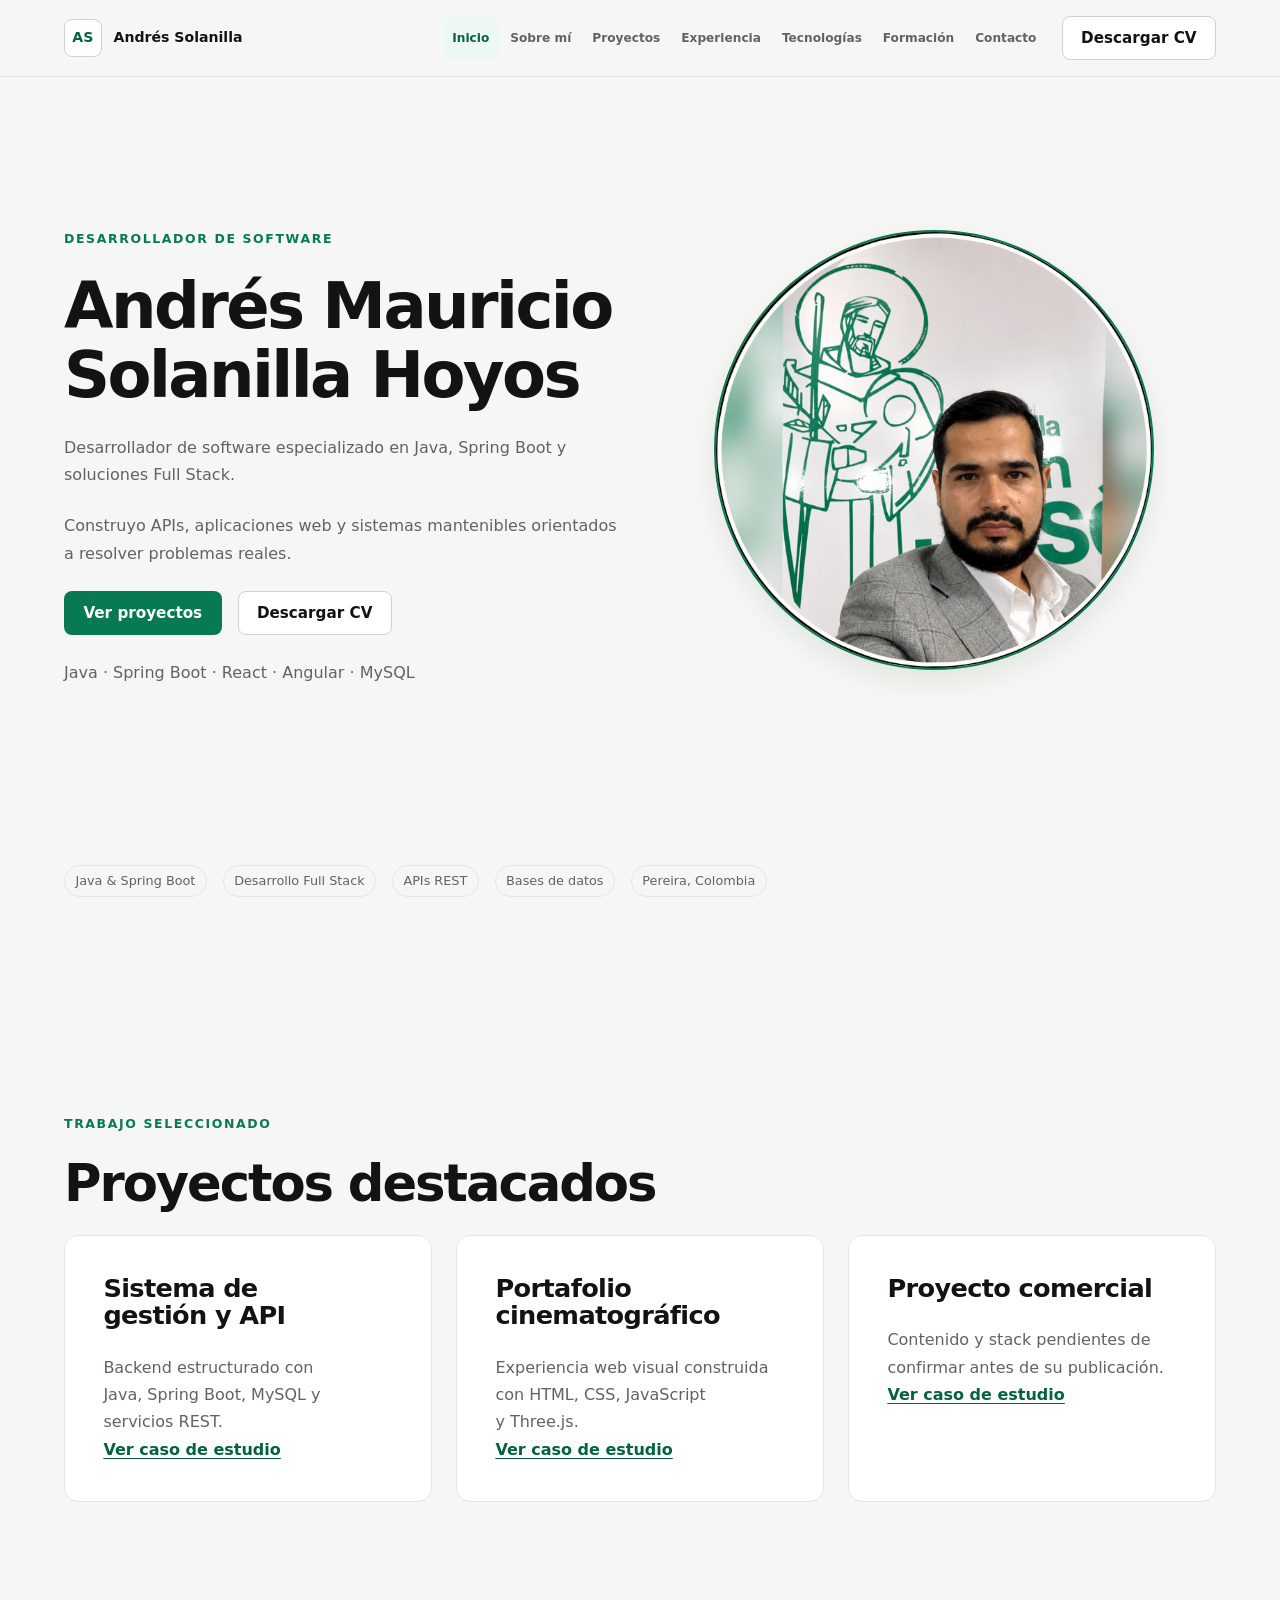
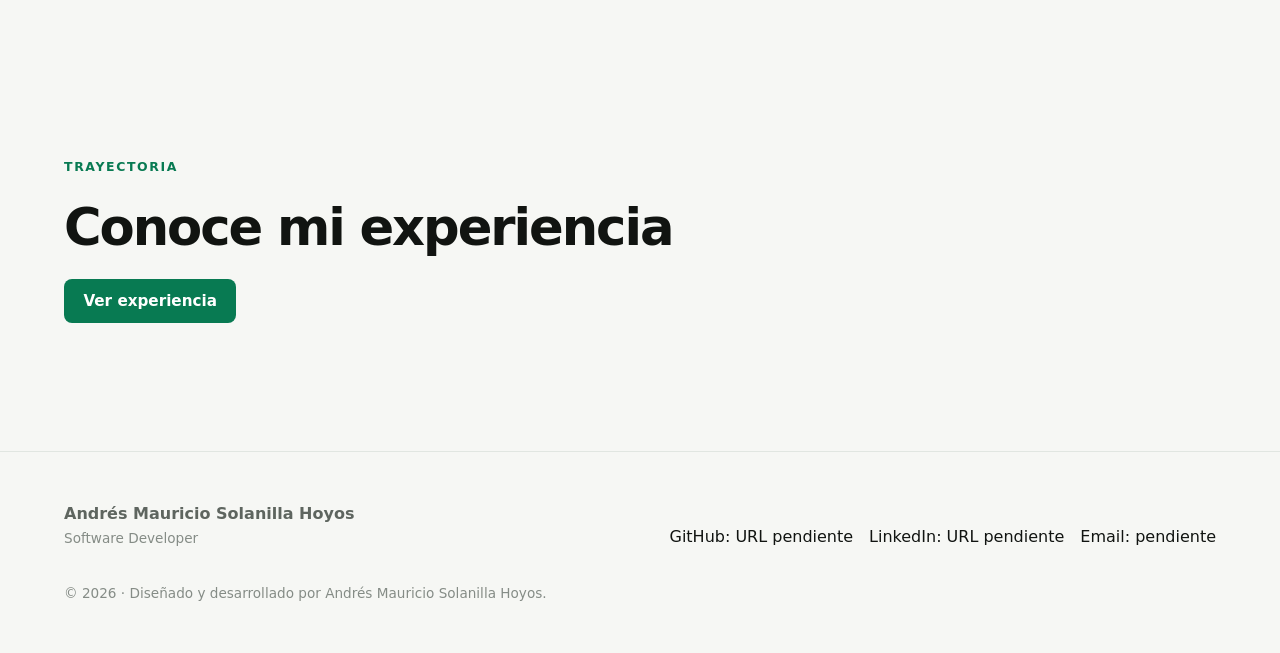
==== commit 502f31e9: "feat: add accessible portfolio interactions" ====
--- a/index.html
+++ b/index.html
@@ -90,5 +90,6 @@
       <p class="site-footer__note">© <time datetime="2026">2026</time> · Diseñado y desarrollado por Andrés Mauricio Solanilla Hoyos.</p>
     </div>
   </footer>
+  <script type="module" src="js/main.js"></script>
 </body>
 </html>
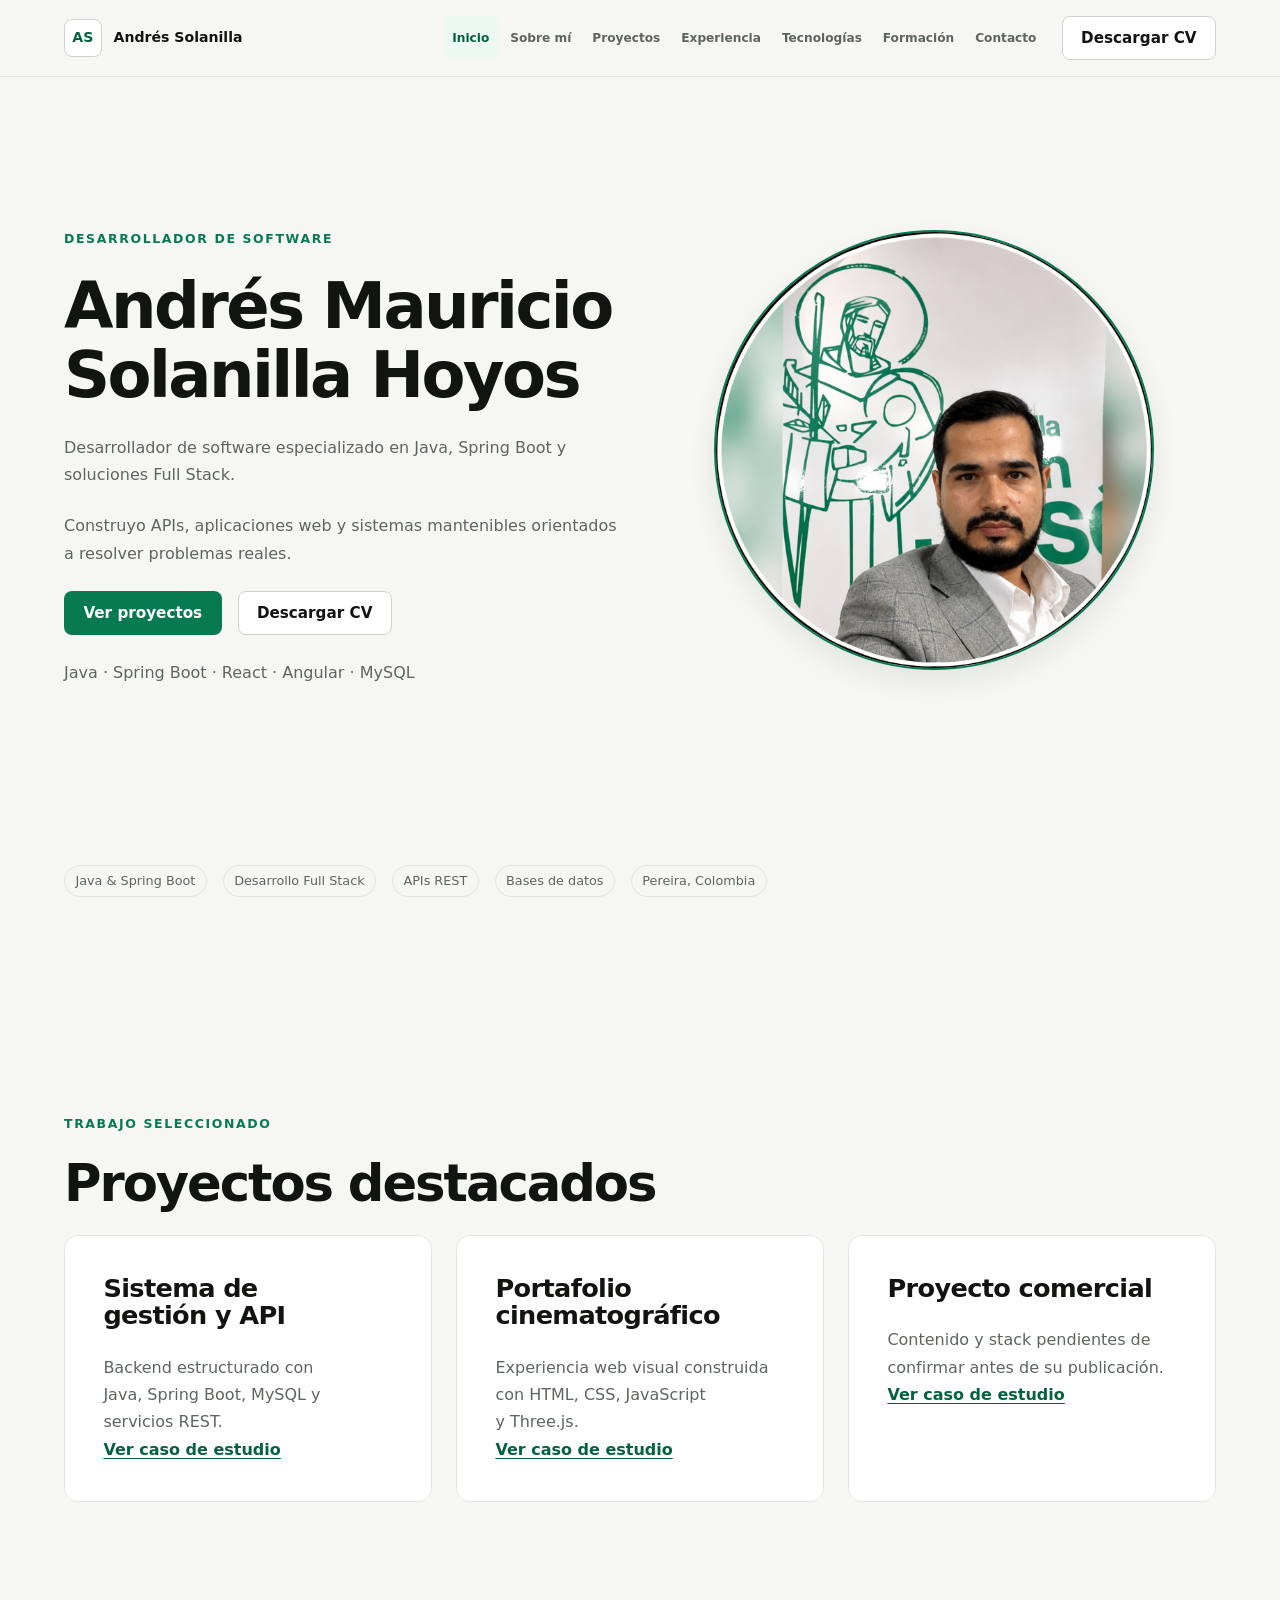
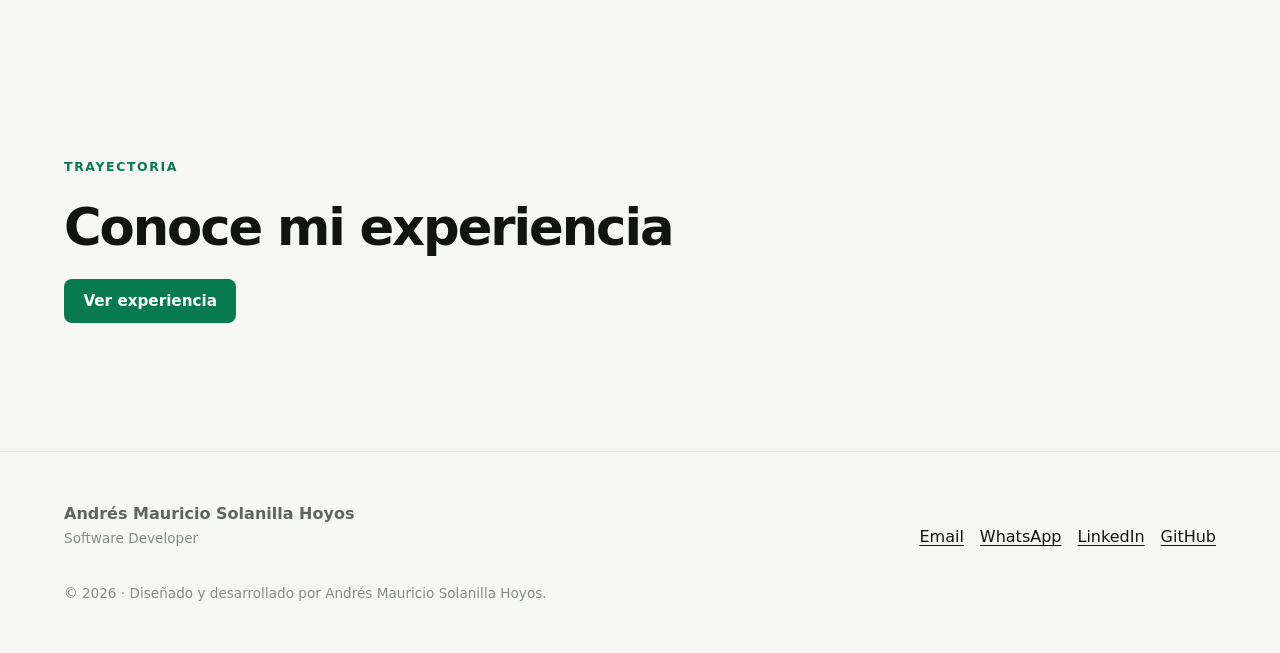
==== commit d7700b93: "feat: add complete contact links" ====
--- a/index.html
+++ b/index.html
@@ -86,7 +86,7 @@
   <footer class="site-footer">
     <div class="site-footer__inner container">
       <p class="site-footer__identity"><strong>Andrés Mauricio Solanilla Hoyos</strong><span>Software Developer</span></p>
-      <nav class="footer-nav" aria-label="Enlaces de contacto"><ul class="footer-nav__list"><li>GitHub: URL pendiente</li><li>LinkedIn: URL pendiente</li><li>Email: pendiente</li></ul></nav>
+      <nav class="footer-nav" aria-label="Enlaces de contacto"><ul class="footer-nav__list"><li><a href="mailto:solanilla07@gmail.com">Email</a></li><li><a href="https://wa.me/573027514244" target="_blank" rel="noopener noreferrer">WhatsApp</a></li><li><a href="https://www.linkedin.com/in/andres-solanilla-dev" target="_blank" rel="noopener noreferrer">LinkedIn</a></li><li><a href="https://github.com/andressolanilla07" target="_blank" rel="noopener noreferrer">GitHub</a></li></ul></nav>
       <p class="site-footer__note">© <time datetime="2026">2026</time> · Diseñado y desarrollado por Andrés Mauricio Solanilla Hoyos.</p>
     </div>
   </footer>
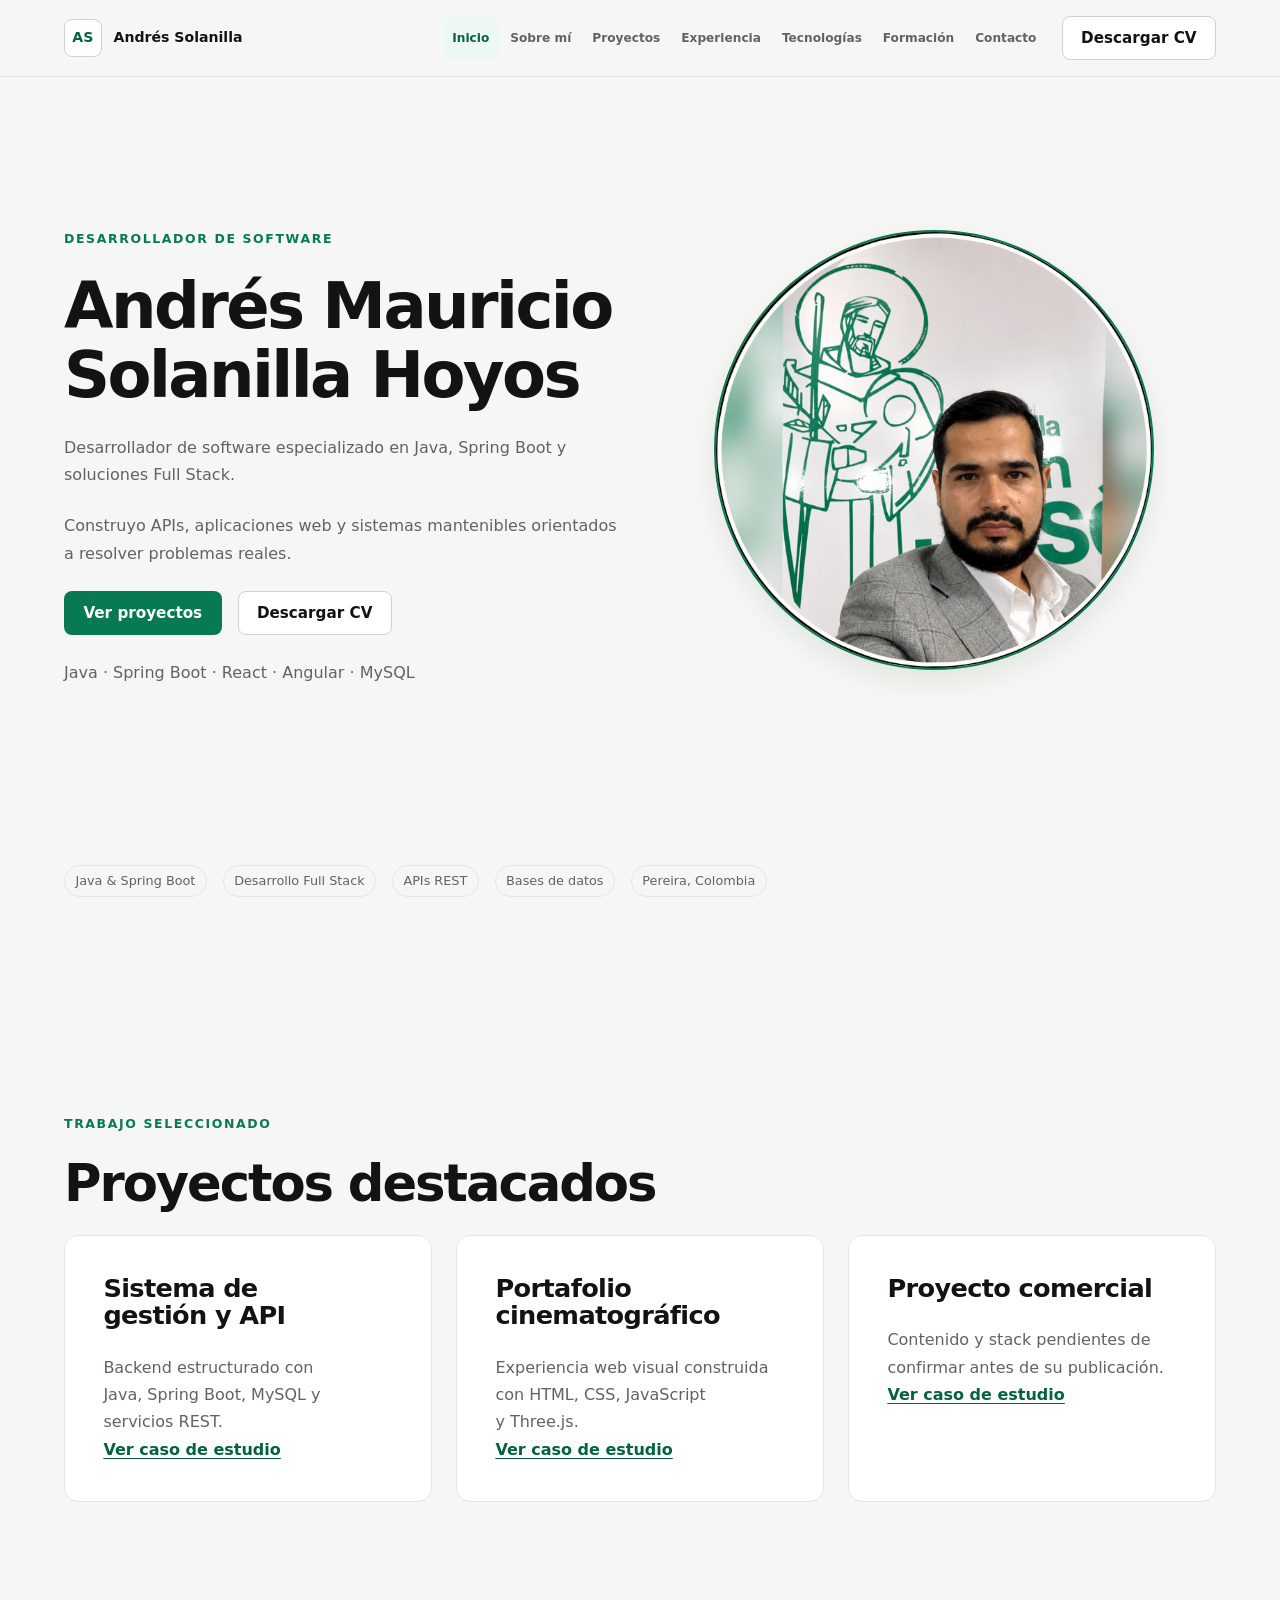
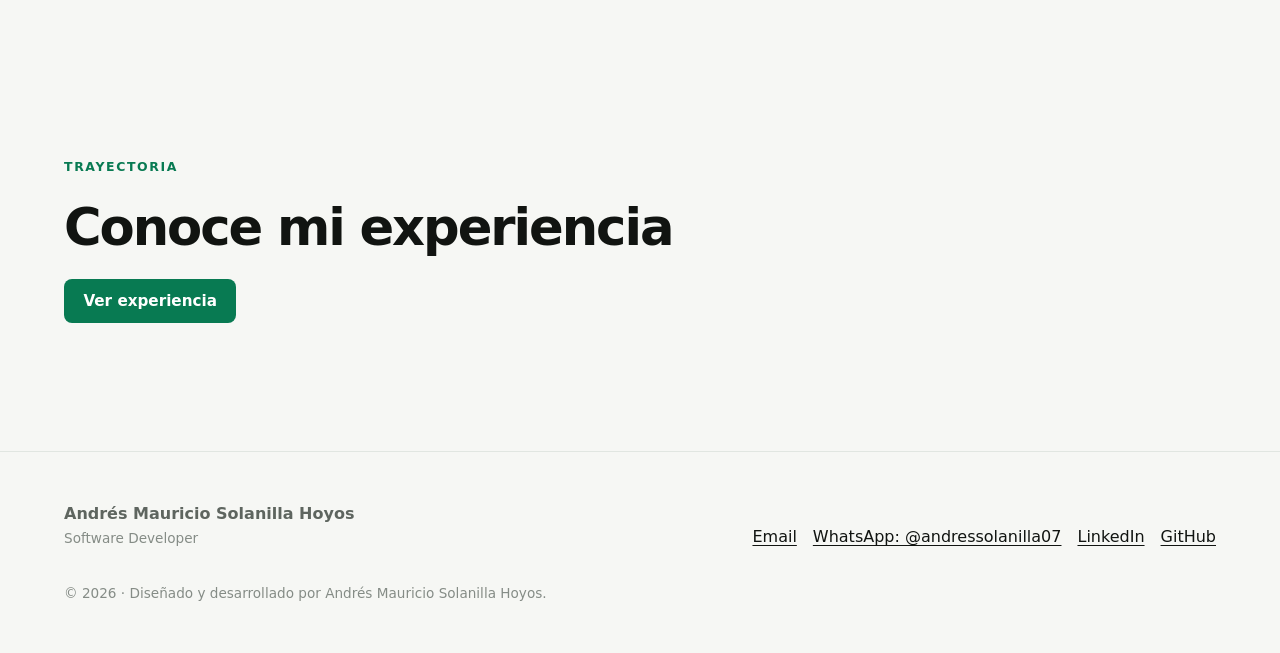
==== commit 416b832b: "feat: update professional contact links" ====
--- a/index.html
+++ b/index.html
@@ -86,7 +86,7 @@
   <footer class="site-footer">
     <div class="site-footer__inner container">
       <p class="site-footer__identity"><strong>Andrés Mauricio Solanilla Hoyos</strong><span>Software Developer</span></p>
-      <nav class="footer-nav" aria-label="Enlaces de contacto"><ul class="footer-nav__list"><li><a href="mailto:solanilla07@gmail.com">Email</a></li><li><a href="https://wa.me/573027514244" target="_blank" rel="noopener noreferrer">WhatsApp</a></li><li><a href="https://www.linkedin.com/in/andres-solanilla-dev" target="_blank" rel="noopener noreferrer">LinkedIn</a></li><li><a href="https://github.com/andressolanilla07" target="_blank" rel="noopener noreferrer">GitHub</a></li></ul></nav>
+      <nav class="footer-nav" aria-label="Enlaces de contacto"><ul class="footer-nav__list"><li><a href="mailto:solanilla07@gmail.com">Email</a></li><li><a href="https://wa.me/andressolanilla07" target="_blank" rel="noopener noreferrer">WhatsApp: @andressolanilla07</a></li><li><a href="https://www.linkedin.com/in/andres-solanilla-dev" target="_blank" rel="noopener noreferrer">LinkedIn</a></li><li><a href="https://github.com/andressolanilla07" target="_blank" rel="noopener noreferrer">GitHub</a></li></ul></nav>
       <p class="site-footer__note">© <time datetime="2026">2026</time> · Diseñado y desarrollado por Andrés Mauricio Solanilla Hoyos.</p>
     </div>
   </footer>
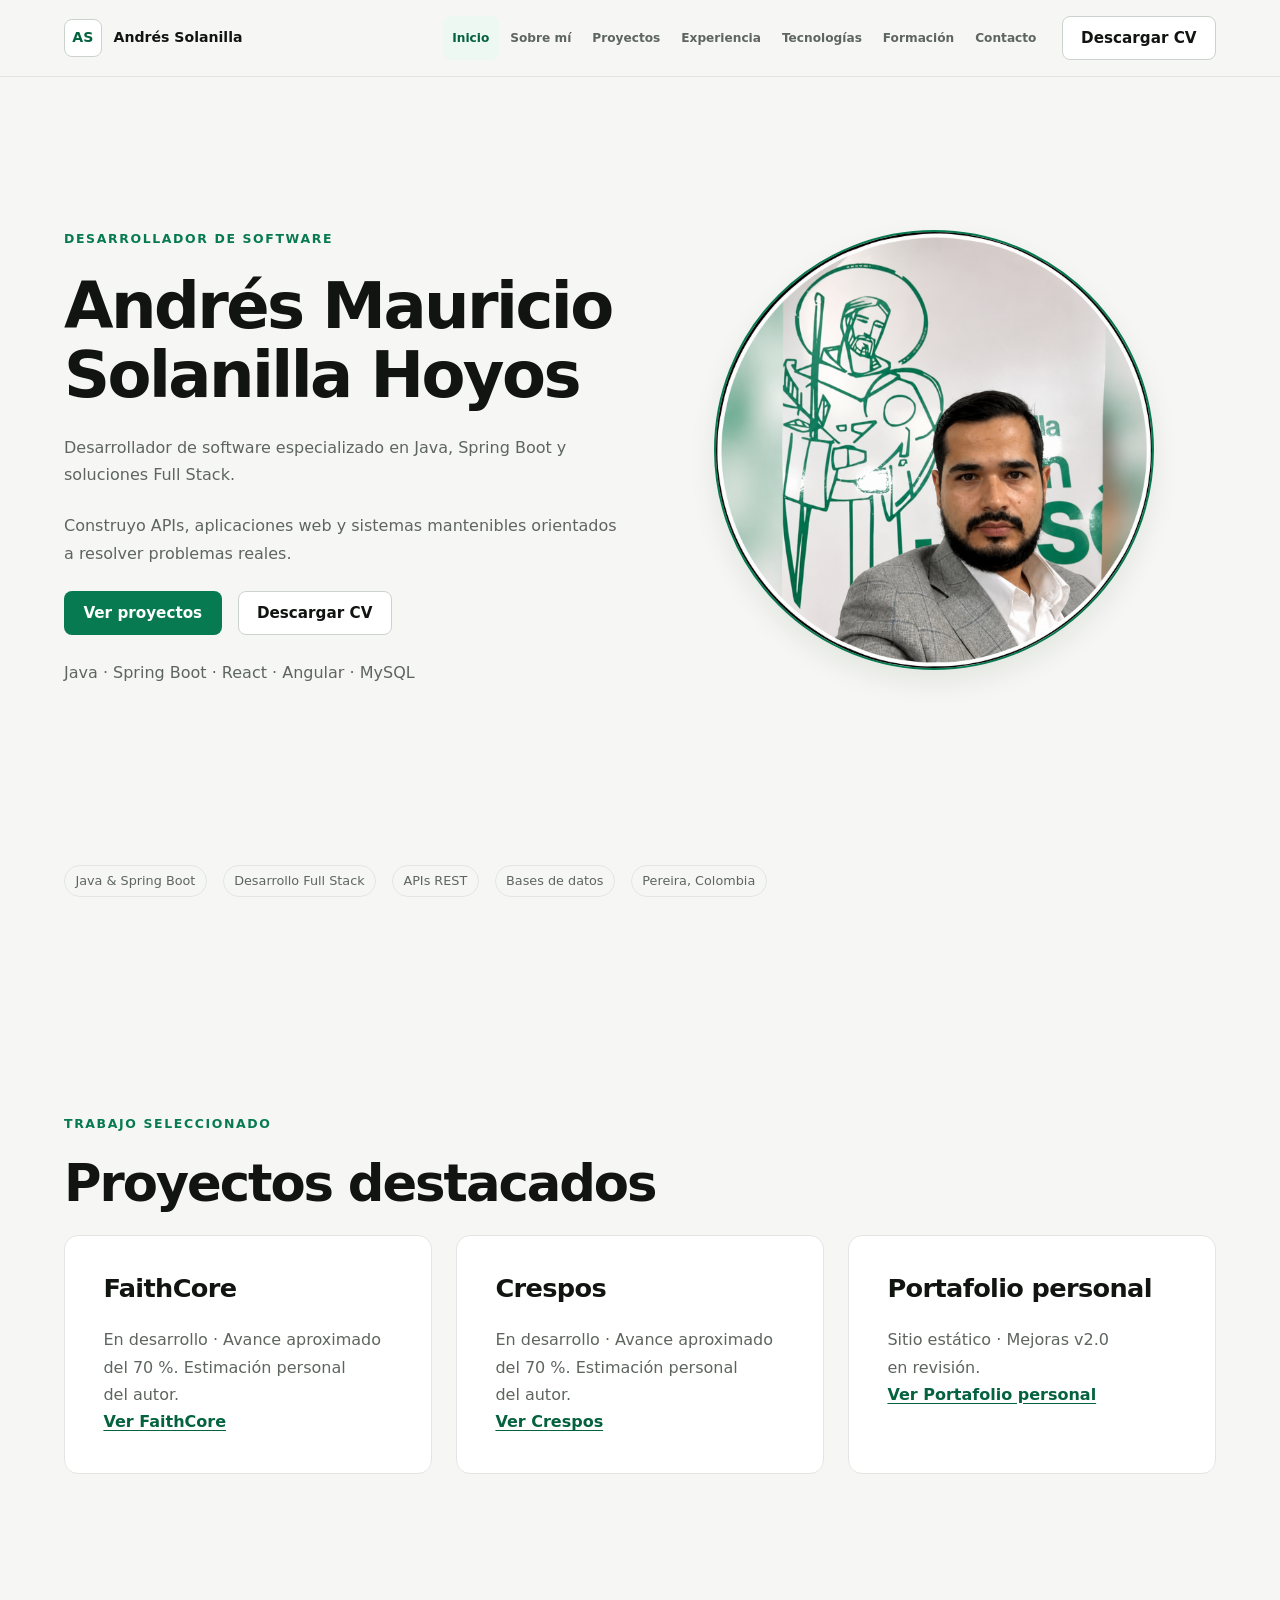
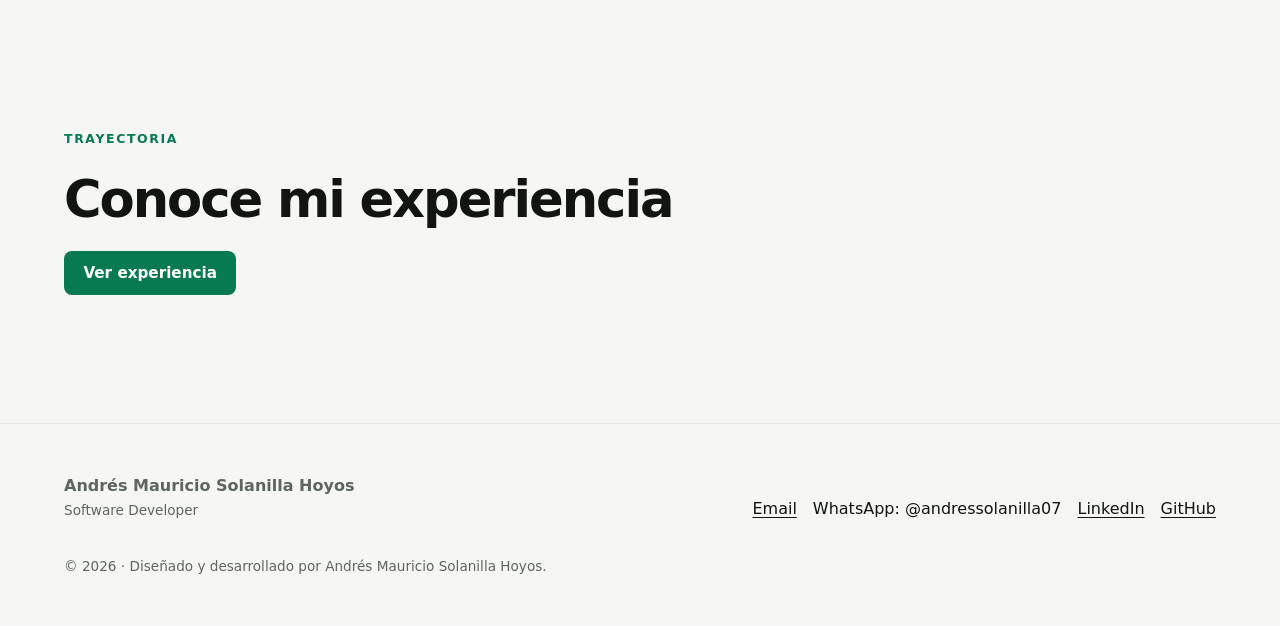
==== commit 9c814baf: "feat: refine portfolio contacts, project status and accessibility" ====
--- a/index.html
+++ b/index.html
@@ -6,18 +6,17 @@
   <title>Andrés Mauricio Solanilla Hoyos | Java &amp; Software Developer</title>
   <meta name="description" content="Portafolio de Andrés Mauricio Solanilla Hoyos, desarrollador de software especializado en Java, Spring Boot, APIs REST y soluciones Full Stack.">
   <meta name="theme-color" content="#f6f7f4">
-  <!-- TODO: Replace example.com with the final production URL. -->
-  <link rel="canonical" href="https://example.com/">
+  <link rel="canonical" href="https://andressolanilla07.github.io/">
   <link rel="icon" href="assets/icons/favicon.svg" type="image/svg+xml">
   <link rel="stylesheet" href="css/main.css">
   <meta property="og:type" content="website">
   <meta property="og:locale" content="es_CO">
   <meta property="og:title" content="Andrés Mauricio Solanilla Hoyos | Java &amp; Software Developer">
   <meta property="og:description" content="Desarrollo de APIs, aplicaciones web y soluciones mantenibles con Java, Spring Boot y tecnologías Full Stack.">
-  <meta property="og:url" content="https://example.com/">
-  <meta property="og:image" content="https://example.com/assets/images/og-image.webp">
+  <meta property="og:url" content="https://andressolanilla07.github.io/">
+
   <script type="application/ld+json">
-  {"@context":"https://schema.org","@graph":[{"@type":"Person","name":"Andrés Mauricio Solanilla Hoyos","jobTitle":"Software Developer","address":{"@type":"PostalAddress","addressLocality":"Pereira","addressCountry":"CO"},"knowsAbout":["Java","Spring Boot","REST APIs","Full Stack Development"]},{"@type":"WebSite","name":"Portafolio de Andrés Solanilla","url":"https://example.com/"}]}
+  {"@context":"https://schema.org","@graph":[{"@type":"Person","name":"Andrés Mauricio Solanilla Hoyos","jobTitle":"Software Developer","address":{"@type":"PostalAddress","addressLocality":"Pereira","addressCountry":"CO"},"knowsAbout":["Java","Spring Boot","REST APIs","Full Stack Development"]},{"@type":"WebSite","name":"Portafolio de Andrés Solanilla","url":"https://andressolanilla07.github.io/"}]}
   </script>
 </head>
 <body>
@@ -42,7 +41,7 @@
       </nav>
     </div>
   </header>
-  <main class="page-main" id="main-content">
+  <main class="page-main" id="main-content" tabindex="-1">
     <section class="hero section--compact" aria-labelledby="hero-title">
       <div class="container grid grid--two">
         <div class="hero__content flow">
@@ -73,9 +72,9 @@
         <p class="eyebrow">Trabajo seleccionado</p>
         <h2 id="featured-projects-title">Proyectos destacados</h2>
         <div class="grid grid--three">
-          <article class="card flow"><h3>Sistema de gestión y API</h3><p>Backend estructurado con Java, Spring Boot, MySQL y servicios REST.</p><a class="text-link" href="projects.html#gestion-api">Ver caso de estudio</a></article>
-          <article class="card flow"><h3>Portafolio cinematográfico</h3><p>Experiencia web visual construida con HTML, CSS, JavaScript y Three.js.</p><a class="text-link" href="projects.html#portfolio-cinematico">Ver caso de estudio</a></article>
-          <article class="card flow"><h3>Proyecto comercial</h3><p>Contenido y stack pendientes de confirmar antes de su publicación.</p><a class="text-link" href="projects.html#proyecto-comercial">Ver caso de estudio</a></article>
+          <article class="card flow"><h3>FaithCore</h3><p>En desarrollo · Avance aproximado del 70 %. Estimación personal del autor.</p><a class="text-link" href="projects.html#faithcore">Ver FaithCore</a></article>
+          <article class="card flow"><h3>Crespos</h3><p>En desarrollo · Avance aproximado del 70 %. Estimación personal del autor.</p><a class="text-link" href="projects.html#crespos">Ver Crespos</a></article>
+          <article class="card flow"><h3>Portafolio personal</h3><p>Sitio estático · Mejoras v2.0 en revisión.</p><a class="text-link" href="projects.html#portfolio">Ver Portafolio personal</a></article>
         </div>
       </div>
     </section>
@@ -86,7 +85,7 @@
   <footer class="site-footer">
     <div class="site-footer__inner container">
       <p class="site-footer__identity"><strong>Andrés Mauricio Solanilla Hoyos</strong><span>Software Developer</span></p>
-      <nav class="footer-nav" aria-label="Enlaces de contacto"><ul class="footer-nav__list"><li><a href="mailto:solanilla07@gmail.com">Email</a></li><li><a href="https://wa.me/andressolanilla07" target="_blank" rel="noopener noreferrer">WhatsApp: @andressolanilla07</a></li><li><a href="https://www.linkedin.com/in/andres-solanilla-dev" target="_blank" rel="noopener noreferrer">LinkedIn</a></li><li><a href="https://github.com/andressolanilla07" target="_blank" rel="noopener noreferrer">GitHub</a></li></ul></nav>
+      <nav class="footer-nav" aria-label="Enlaces de contacto"><ul class="footer-nav__list"><li><a href="mailto:solanilla07@gmail.com">Email</a></li><li><span>WhatsApp: @andressolanilla07</span></li><li><a href="https://www.linkedin.com/in/andres-solanilla-dev" target="_blank" rel="noopener noreferrer">LinkedIn</a></li><li><a href="https://github.com/andressolanilla07" target="_blank" rel="noopener noreferrer">GitHub</a></li></ul></nav>
       <p class="site-footer__note">© <time datetime="2026">2026</time> · Diseñado y desarrollado por Andrés Mauricio Solanilla Hoyos.</p>
     </div>
   </footer>
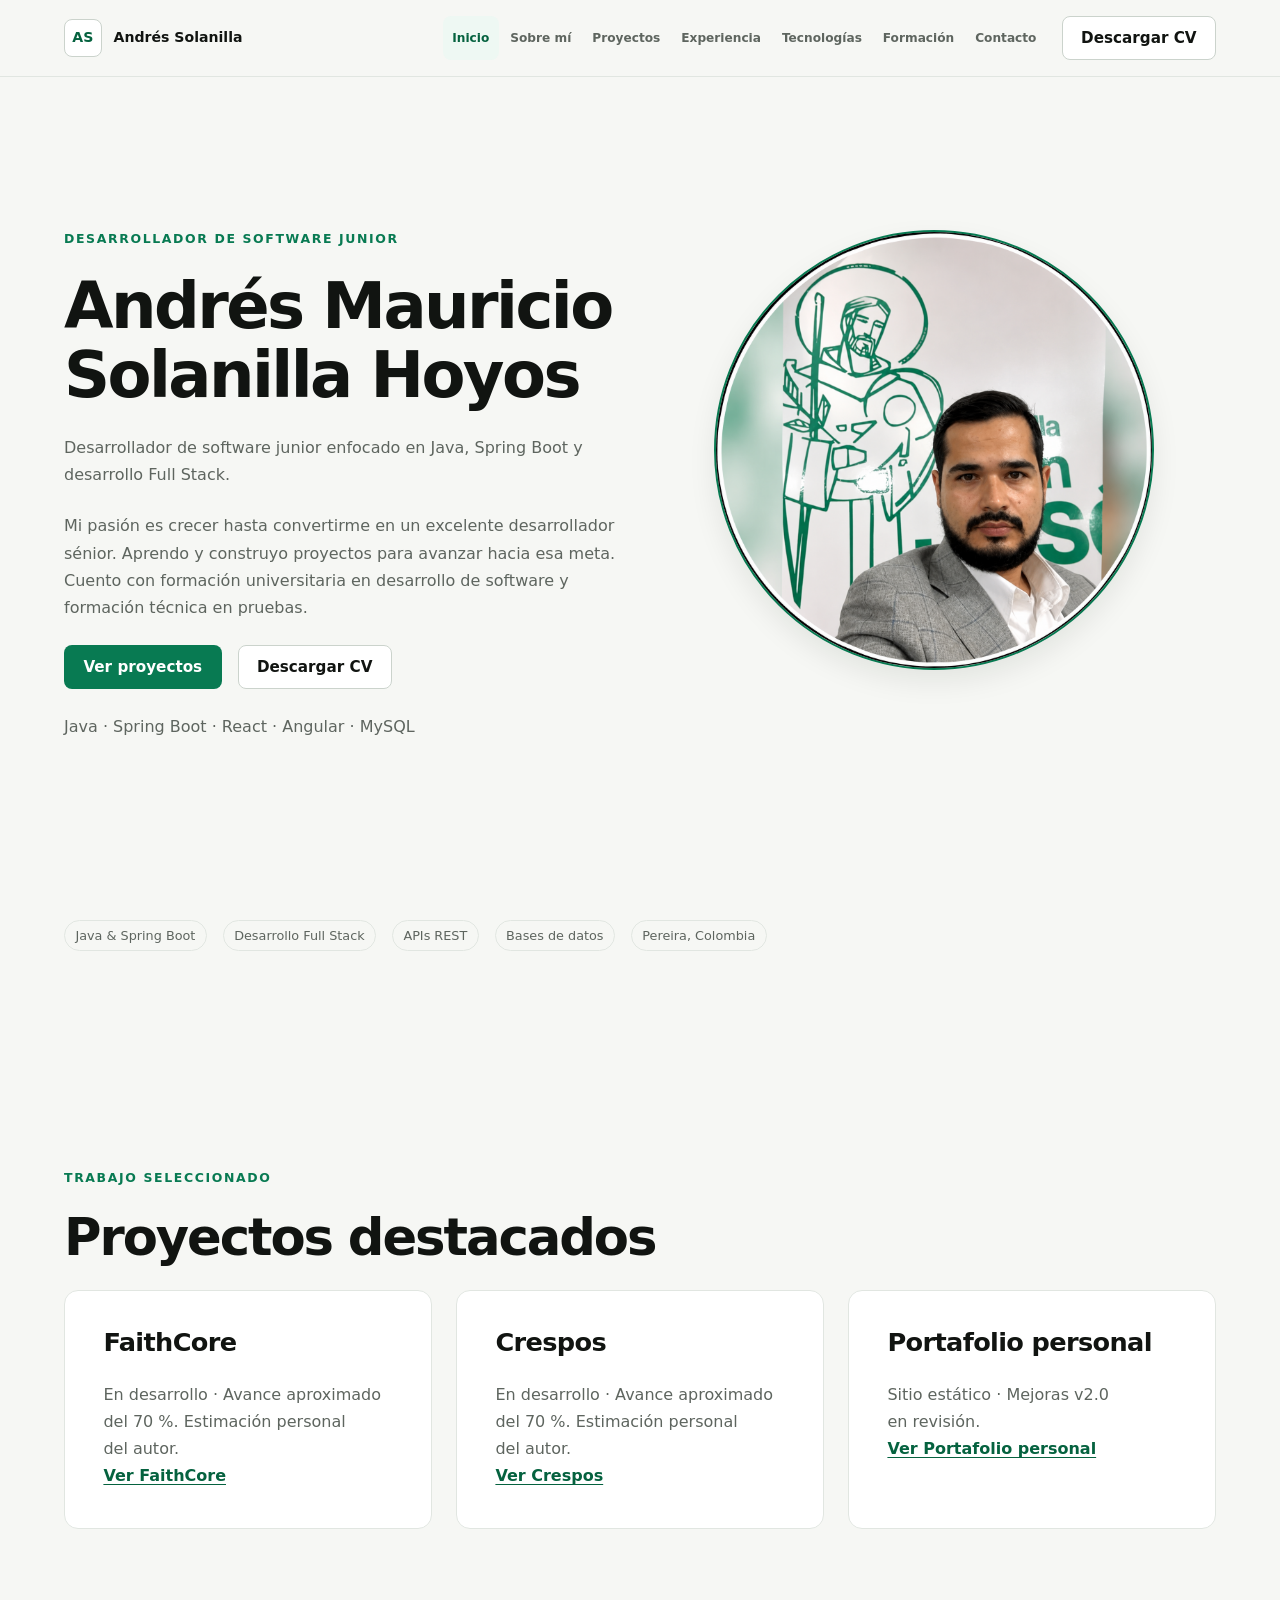
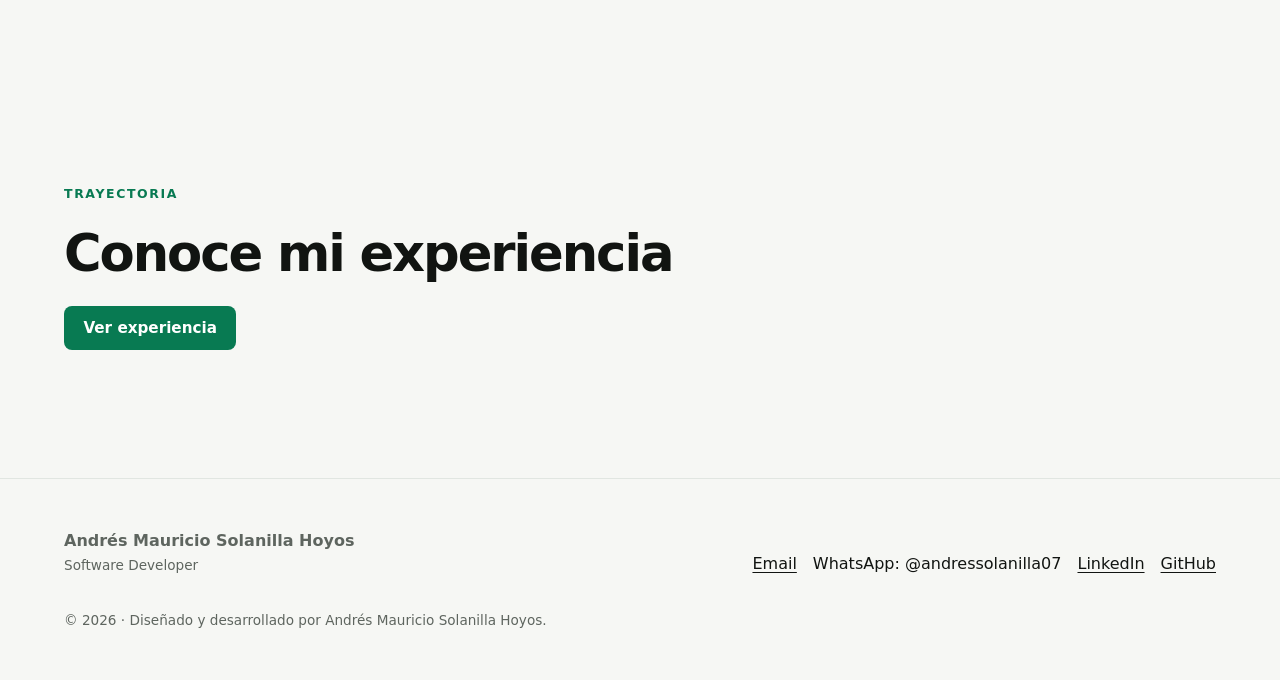
==== commit 9e19a0d4: "content: align professional profile and education with CV" ====
--- a/index.html
+++ b/index.html
@@ -4,7 +4,7 @@
   <meta charset="utf-8">
   <meta name="viewport" content="width=device-width, initial-scale=1">
   <title>Andrés Mauricio Solanilla Hoyos | Java &amp; Software Developer</title>
-  <meta name="description" content="Portafolio de Andrés Mauricio Solanilla Hoyos, desarrollador de software especializado en Java, Spring Boot, APIs REST y soluciones Full Stack.">
+  <meta name="description" content="Portafolio de Andrés Mauricio Solanilla Hoyos, desarrollador de software junior enfocado en Java, Spring Boot, APIs REST y soluciones Full Stack.">
   <meta name="theme-color" content="#f6f7f4">
   <link rel="canonical" href="https://andressolanilla07.github.io/">
   <link rel="icon" href="assets/icons/favicon.svg" type="image/svg+xml">
@@ -16,7 +16,7 @@
   <meta property="og:url" content="https://andressolanilla07.github.io/">
 
   <script type="application/ld+json">
-  {"@context":"https://schema.org","@graph":[{"@type":"Person","name":"Andrés Mauricio Solanilla Hoyos","jobTitle":"Software Developer","address":{"@type":"PostalAddress","addressLocality":"Pereira","addressCountry":"CO"},"knowsAbout":["Java","Spring Boot","REST APIs","Full Stack Development"]},{"@type":"WebSite","name":"Portafolio de Andrés Solanilla","url":"https://andressolanilla07.github.io/"}]}
+  {"@context":"https://schema.org","@graph":[{"@type":"Person","name":"Andrés Mauricio Solanilla Hoyos","jobTitle":"Desarrollador de software junior","address":{"@type":"PostalAddress","addressLocality":"Pereira","addressCountry":"CO"},"knowsAbout":["Java","Spring Boot","REST APIs","Full Stack Development"]},{"@type":"WebSite","name":"Portafolio de Andrés Solanilla","url":"https://andressolanilla07.github.io/"}]}
   </script>
 </head>
 <body>
@@ -45,10 +45,10 @@
     <section class="hero section--compact" aria-labelledby="hero-title">
       <div class="container grid grid--two">
         <div class="hero__content flow">
-          <p class="eyebrow">Desarrollador de software</p>
+          <p class="eyebrow">Desarrollador de software junior</p>
           <h1 id="hero-title">Andrés Mauricio Solanilla Hoyos</h1>
-          <p>Desarrollador de software especializado en Java, Spring Boot y soluciones Full Stack.</p>
-          <p>Construyo APIs, aplicaciones web y sistemas mantenibles orientados a resolver problemas reales.</p>
+          <p>Desarrollador de software junior enfocado en Java, Spring Boot y desarrollo Full Stack.</p>
+          <p>Mi pasión es crecer hasta convertirme en un excelente desarrollador sénior. Aprendo y construyo proyectos para avanzar hacia esa meta. Cuento con formación universitaria en desarrollo de software y formación técnica en pruebas.</p>
           <div class="cluster">
             <a class="button button--primary" href="projects.html">Ver proyectos</a>
             <a class="button button--secondary" href="assets/documents/cv-andres-solanilla.pdf" download>Descargar CV</a>
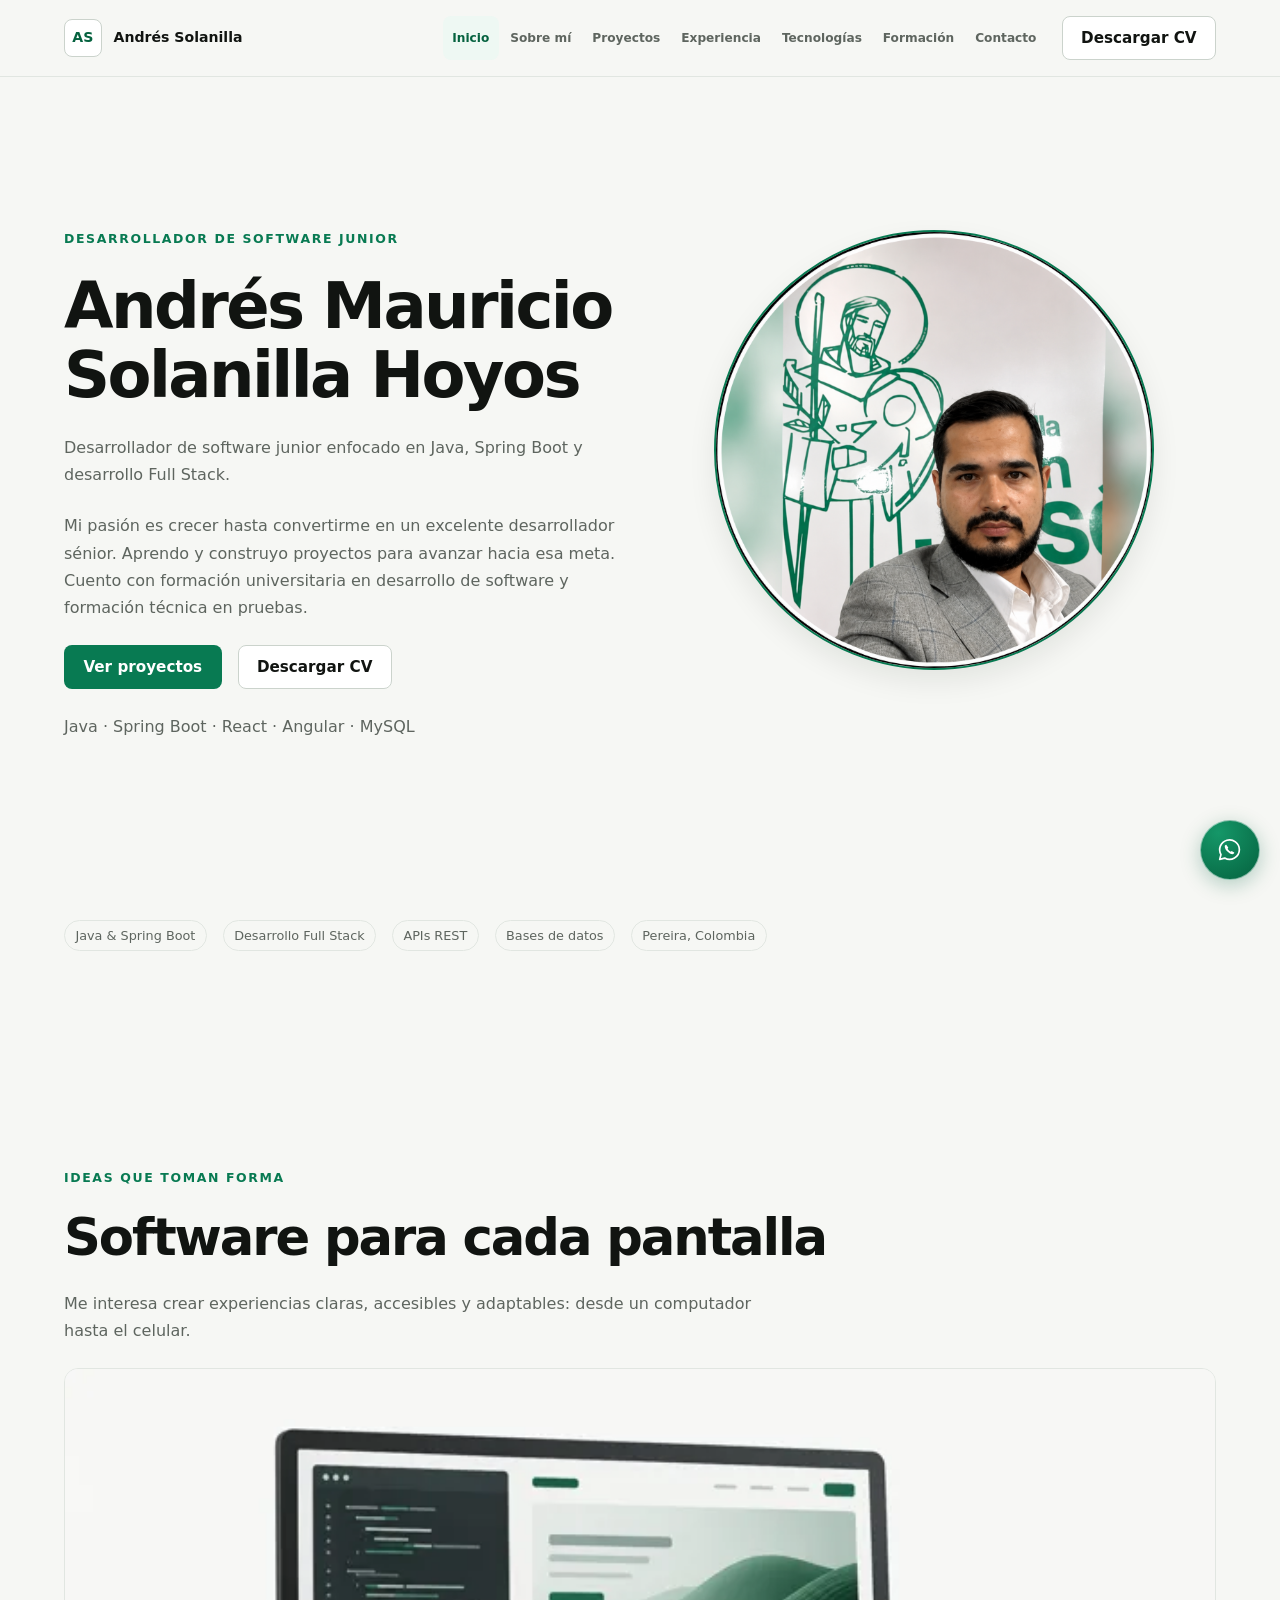
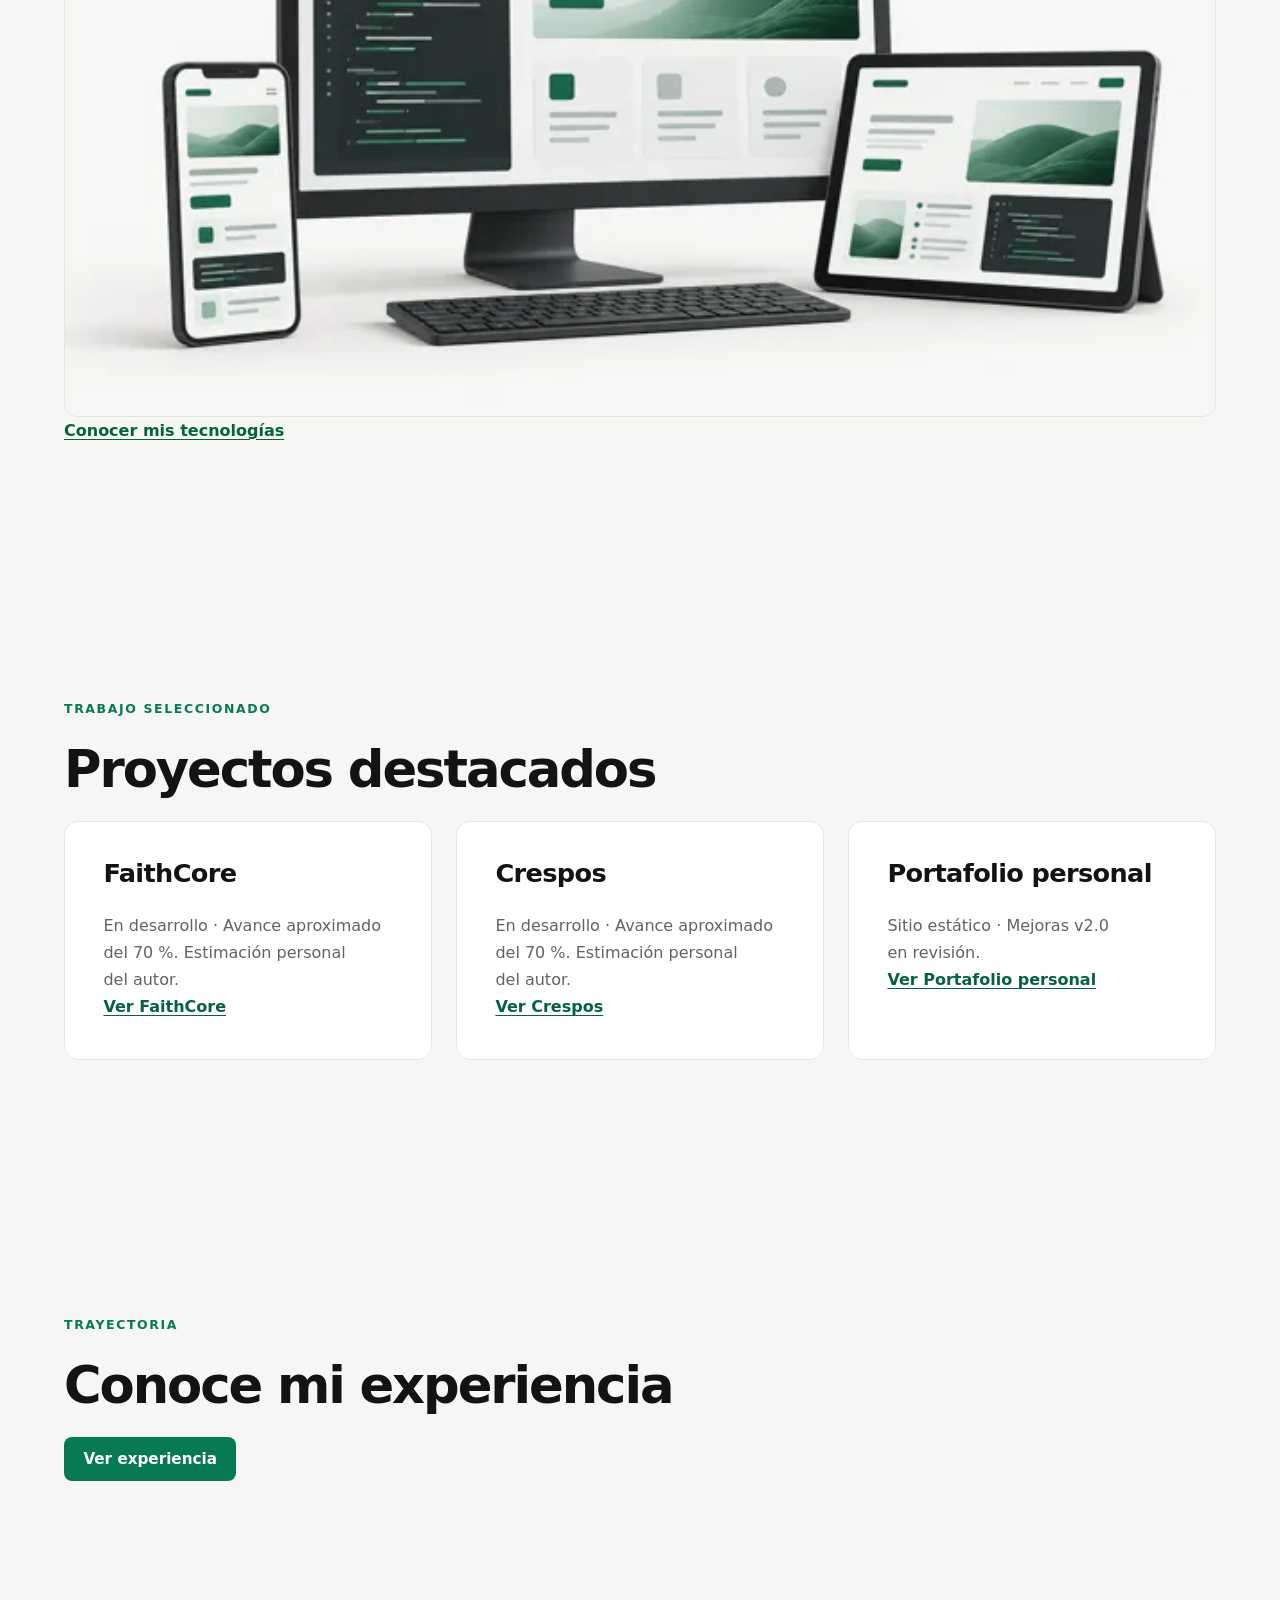
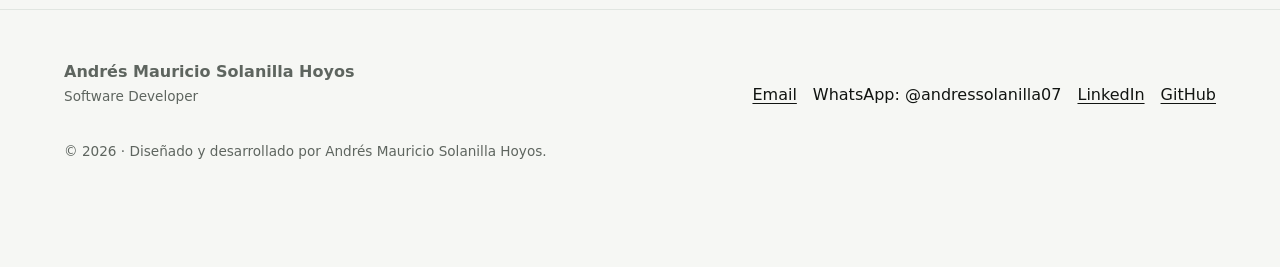
==== commit 8001e3fd: "feat: add unbranded device illustration and technology logos" ====
--- a/index.html
+++ b/index.html
@@ -67,6 +67,15 @@
         </ul>
       </div>
     </section>
+    <section class="section technology-scene" aria-labelledby="technology-scene-title">
+      <div class="container flow">
+        <p class="eyebrow">Ideas que toman forma</p>
+        <h2 id="technology-scene-title">Software para cada pantalla</h2>
+        <p>Me interesa crear experiencias claras, accesibles y adaptables: desde un computador hasta el celular.</p>
+        <figure class="technology-scene__image"><img src="assets/images/devices.webp" srcset="assets/images/devices-small.webp 640w, assets/images/devices.webp 1280w" sizes="(max-width: 767px) calc(100vw - 40px), 1100px" width="1280" height="720" loading="lazy" decoding="async" alt="Ilustración de computador, tableta y celular sin marcas con interfaces adaptadas a cada pantalla."></figure>
+        <a class="text-link" href="skills.html">Conocer mis tecnologías</a>
+      </div>
+    </section>
     <section class="section" aria-labelledby="featured-projects-title">
       <div class="container flow">
         <p class="eyebrow">Trabajo seleccionado</p>
